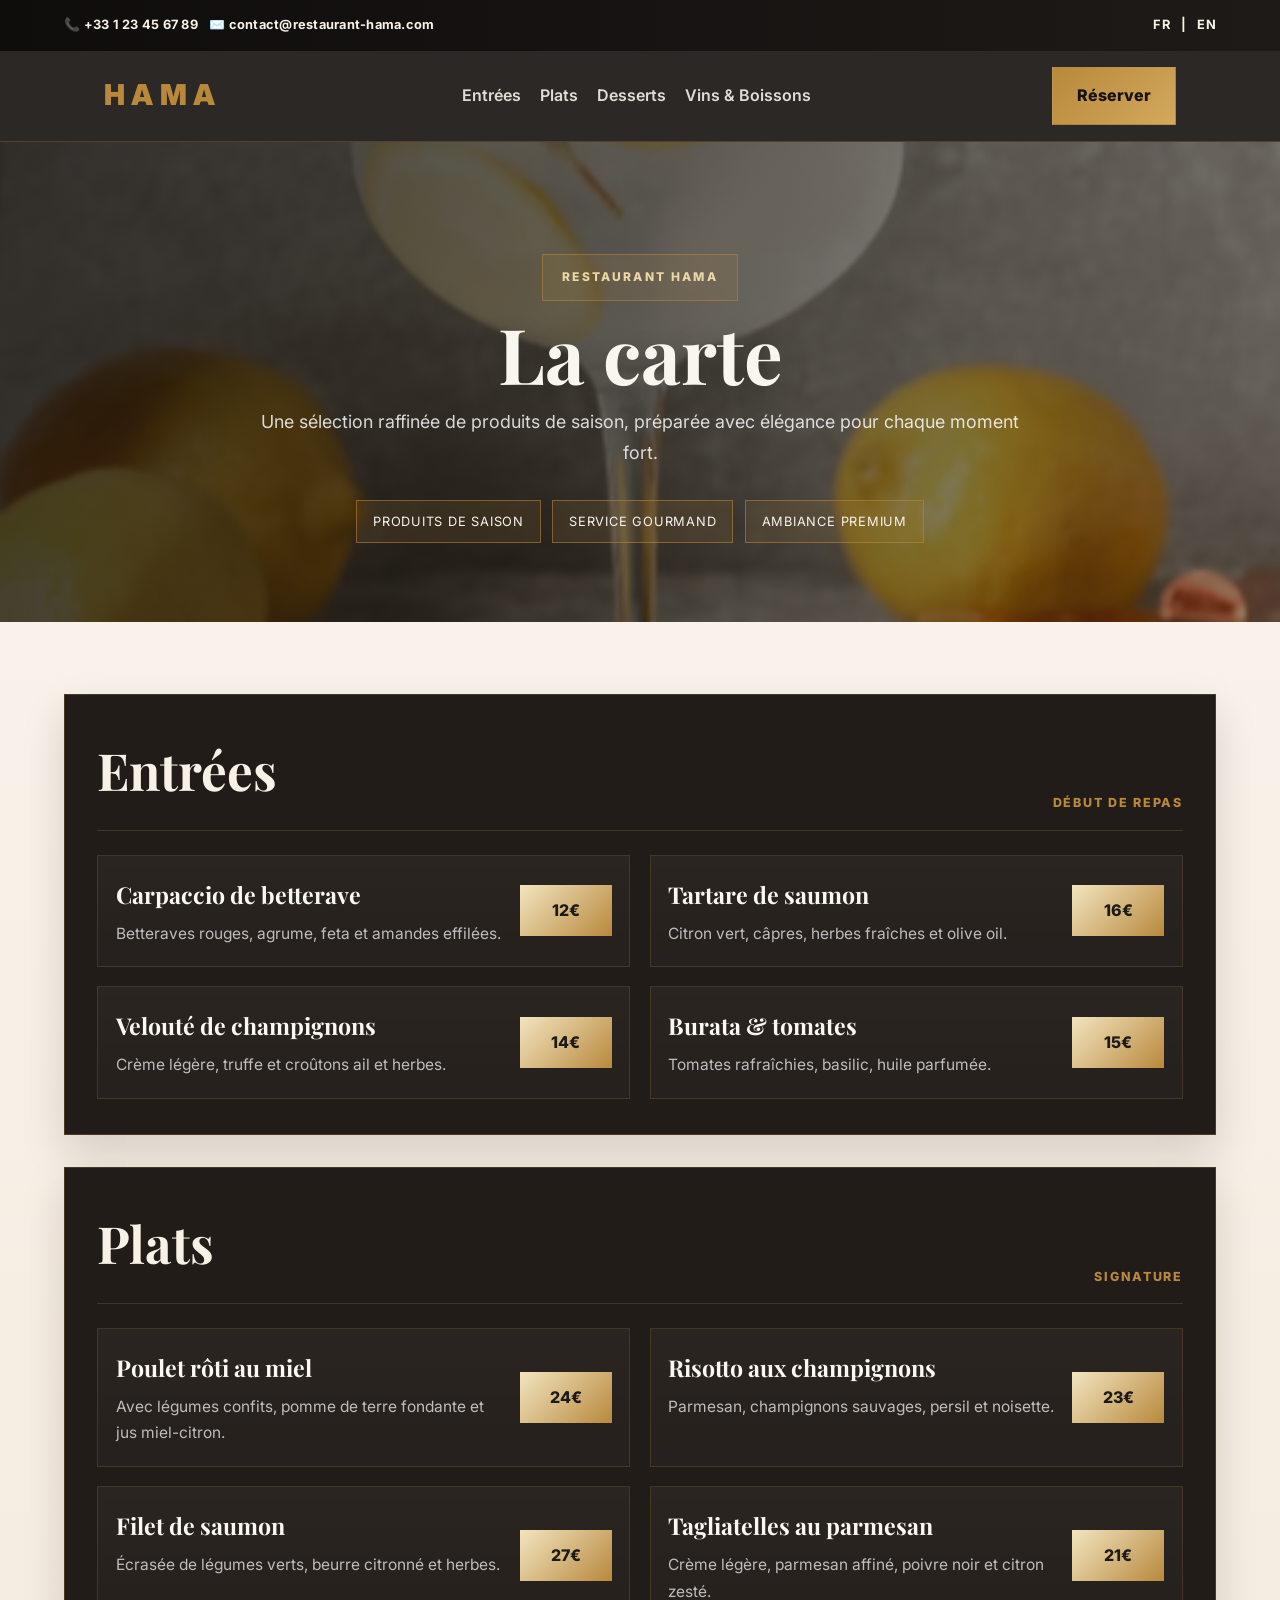
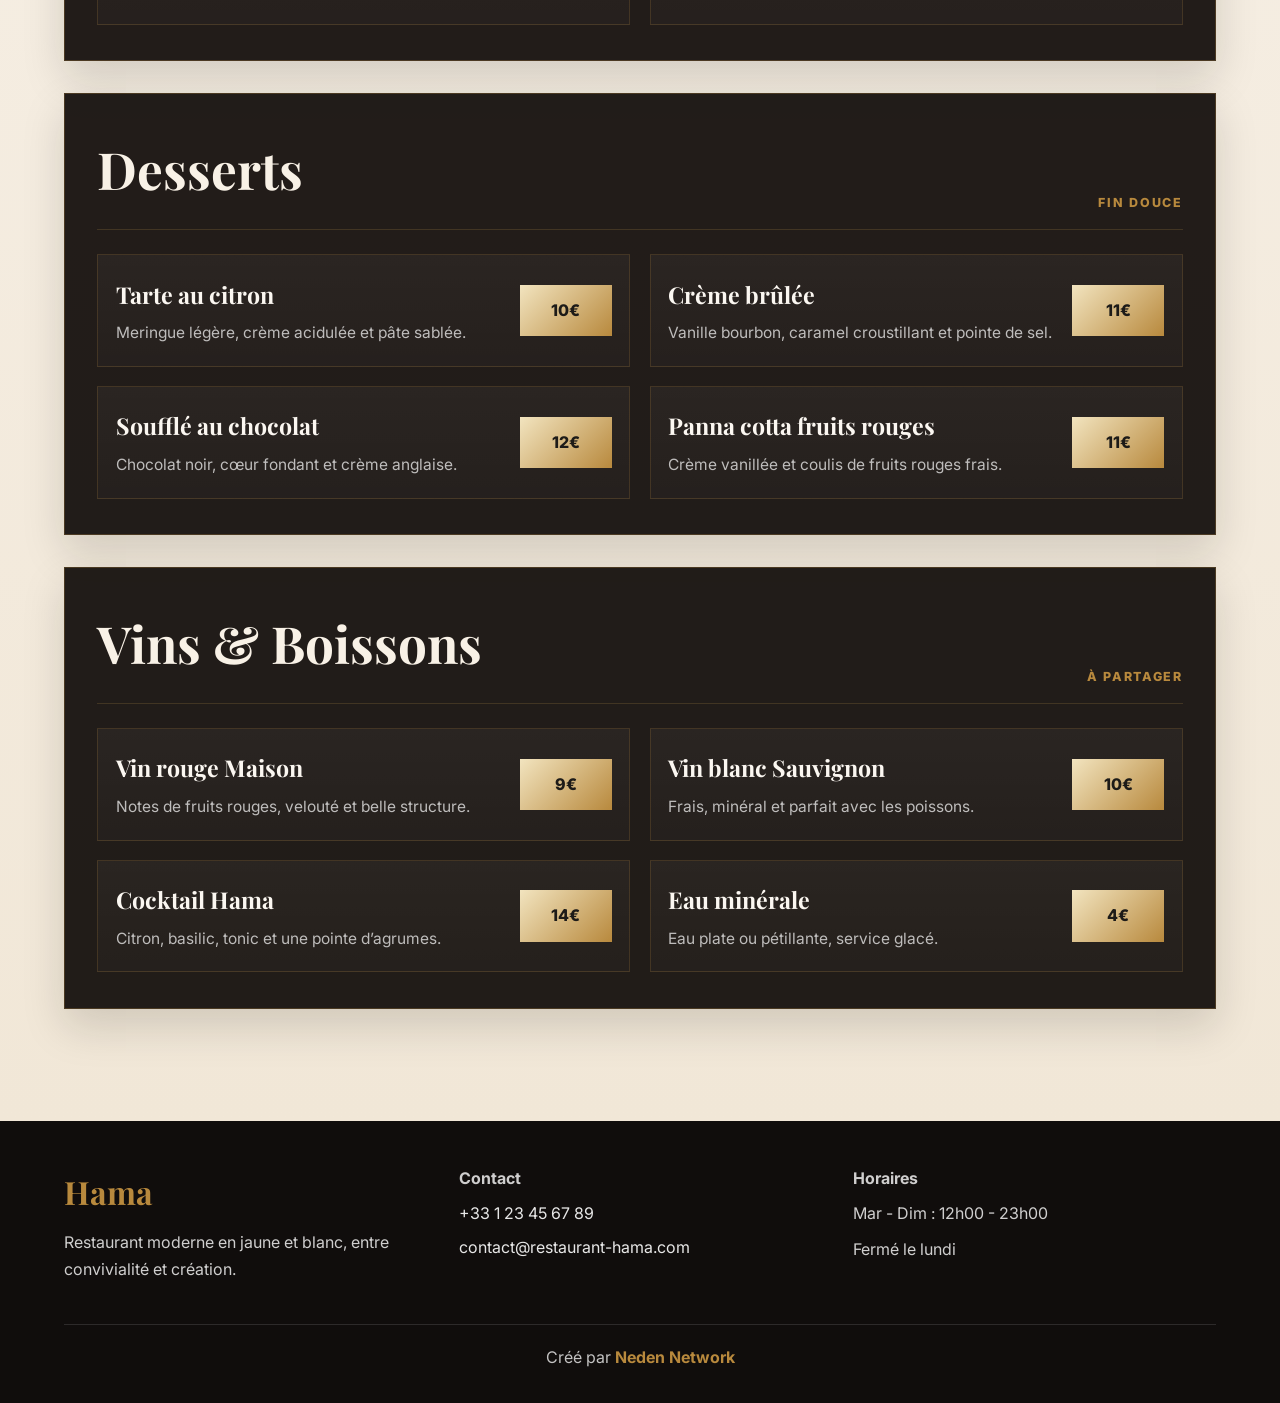
==== carte.html @ 5b0d5be7 "modif" ====
<!DOCTYPE html>
<html lang="fr">
  <head>
    <meta charset="UTF-8" />
    <meta name="viewport" content="width=device-width, initial-scale=1.0" />
    <title>La Carte | Hama</title>
    <link rel="preconnect" href="https://fonts.googleapis.com" />
    <link rel="preconnect" href="https://fonts.gstatic.com" crossorigin />
    <link href="https://fonts.googleapis.com/css2?family=Inter:wght@400;500;600;700;800&family=Playfair+Display:wght@500;600;700&display=swap" rel="stylesheet" />
    <style>
      :root {
        --jaune: #b8893d;
        --jaune-clair: #f2e4bf;
        --jaune-fonce: #7f5c28;
        --blanc: #ffffff;
        --beige: #f6f0e8;
        --noir: #161310;
        --noir-2: #1f1b16;
        --texte: #1d1b18;
        --gris: #625c57;
        --ombre: 0 18px 40px rgba(23, 20, 16, 0.15);
      }

      * {
        box-sizing: border-box;
        margin: 0;
        padding: 0;
      }

      html {
        scroll-behavior: smooth;
      }

      body {
        font-family: 'Inter', sans-serif;
        background: linear-gradient(180deg, #f9f5f1 0%, #f5efe7 100%);
        color: var(--texte);
        line-height: 1.7;
      }

      a {
        color: inherit;
        text-decoration: none;
      }

      h1, h2, h3, h4 {
        font-family: 'Playfair Display', serif;
      }

      .top-bar {
        background: linear-gradient(90deg, #0f0d0c, #1d1a17);
        color: #f9f3e7;
        padding: 0.9rem 5%;
        display: flex;
        justify-content: space-between;
        align-items: center;
        font-size: 0.8rem;
        font-weight: 700;
        letter-spacing: 0.02em;
      }

      .top-bar__info,
      .top-bar__lang {
        display: flex;
        align-items: center;
        gap: 0.7rem;
        flex-wrap: wrap;
      }

      .top-bar a {
        color: #f9f3e7;
      }

      .site-header {
        position: sticky;
        top: 0;
        z-index: 20;
        background: rgba(22, 18, 16, 0.9);
        backdrop-filter: blur(12px);
        border-bottom: 1px solid rgba(212, 168, 77, 0.2);
      }

      .nav {
        max-width: 1200px;
        margin: 0 auto;
        padding: 1rem 5%;
        display: flex;
        align-items: center;
        justify-content: space-between;
        gap: 1rem;
      }

      .brand {
        font-size: 1.8rem;
        font-weight: 900;
        letter-spacing: 0.22em;
        text-transform: uppercase;
        color: var(--jaune);
      }

      .nav-links {
        display: flex;
        align-items: center;
        gap: 1.2rem;
        list-style: none;
      }

      .nav-links a {
        font-weight: 600;
        color: #f4efe8;
        opacity: 0.9;
      }

      .btn-primary {
        display: inline-flex;
        align-items: center;
        justify-content: center;
        background: linear-gradient(135deg, var(--jaune), #d2a95d);
        color: var(--noir);
        padding: 0.9rem 1.5rem;
        border-radius: 0;
        font-weight: 800;
        box-shadow: none;
        border: 1px solid rgba(0, 0, 0, 0.08);
      }

      .hero {
        position: relative;
        padding: 7rem 5% 4rem;
        background:
          linear-gradient(105deg, rgba(18, 15, 12, 0.82), rgba(18, 15, 12, 0.45)),
          url('photo/cocktail_hama.jpg') center/cover no-repeat;
        min-height: 480px;
      }

      .hero__inner {
        position: relative;
        z-index: 1;
        max-width: 1100px;
        margin: 0 auto;
        text-align: center;
        color: #f9f5ef;
      }

      .eyebrow {
        display: inline-block;
        margin-bottom: 1rem;
        background: rgba(184, 137, 61, 0.12);
        border: 1px solid rgba(184, 137, 61, 0.5);
        color: #ebd7a7;
        padding: 0.8rem 1.2rem;
        border-radius: 0;
        font-size: 0.75rem;
        font-weight: 800;
        letter-spacing: 0.18em;
        text-transform: uppercase;
      }

      .hero h1 {
        font-size: clamp(3rem, 6vw, 6rem);
        line-height: 0.96;
        margin-bottom: 1rem;
        text-shadow: 0 10px 30px rgba(0,0,0,0.3);
      }

      .hero p {
        max-width: 760px;
        margin: 0 auto;
        color: rgba(255,255,255,0.82);
        font-size: 1.12rem;
      }

      .hero__meta {
        display: flex;
        justify-content: center;
        flex-wrap: wrap;
        gap: 0.7rem;
        margin-top: 2rem;
      }

      .hero__meta span {
        background: rgba(184, 137, 61, 0.12);
        border: 1px solid rgba(184, 137, 61, 0.55);
        color: #f7f3ee;
        padding: 0.6rem 1rem;
        border-radius: 0;
        font-size: 0.8rem;
        letter-spacing: 0.06em;
        text-transform: uppercase;
      }

      .menu-section {
        padding: 4.5rem 5% 5rem;
        background: linear-gradient(180deg, #f8f2ea 0%, #f1e7d7 100%);
      }

      .menu__inner {
        max-width: 1200px;
        margin: 0 auto;
      }

      .menu-category {
        scroll-margin-top: 110px;
        background: rgba(25, 20, 17, 0.96);
        border: 1px solid rgba(184, 137, 61, 0.28);
        border-radius: 0;
        box-shadow: var(--ombre);
        padding: 2rem 2rem 2.2rem;
        margin-bottom: 2rem;
        overflow: hidden;
      }

      .menu-category__top {
        display: flex;
        justify-content: space-between;
        align-items: end;
        gap: 1rem;
        margin-bottom: 1.5rem;
        padding-bottom: 1rem;
        border-bottom: 1px solid rgba(212, 168, 77, 0.18);
      }

      .menu-category__top h2 {
        font-size: clamp(2.2rem, 4vw, 3.3rem);
        color: #f8f1e6;
      }

      .menu-category__top span {
        color: var(--jaune);
        font-weight: 800;
        letter-spacing: 0.14em;
        text-transform: uppercase;
        font-size: 0.78rem;
      }

      .menu-list {
        display: grid;
        grid-template-columns: repeat(2, minmax(0, 1fr));
        gap: 1.2rem;
      }

      .dish {
        display: grid;
        grid-template-columns: 1fr auto;
        gap: 1rem;
        background: linear-gradient(180deg, rgba(255,255,255,0.04), rgba(255,255,255,0.02));
        border: 1px solid rgba(184, 137, 61, 0.2);
        border-radius: 0;
        padding: 1.2rem 1.1rem;
        transition: transform 0.25s ease, box-shadow 0.25s ease, border-color 0.25s ease;
      }

      .dish:hover {
        transform: translateY(-4px);
        box-shadow: 0 16px 32px rgba(0,0,0,0.16);
        border-color: rgba(212, 168, 77, 0.45);
      }

      .dish__info h3 {
        font-size: 1.45rem;
        margin-bottom: 0.4rem;
        color: #fbf7f1;
      }

      .dish__info p {
        color: rgba(255,255,255,0.7);
        font-size: 0.97rem;
      }

      .dish__price {
        display: flex;
        align-items: center;
        justify-content: center;
        min-width: 92px;
        background: linear-gradient(135deg, var(--jaune-clair), var(--jaune));
        color: var(--texte);
        border-radius: 0;
        font-weight: 800;
        font-size: 1rem;
        padding: 0.75rem 1rem;
        align-self: center;
        box-shadow: none;
      }

      .footer-section {
        background: #100d0c;
        color: rgba(255,255,255,0.88);
        padding: 2.8rem 5% 2rem;
      }

      .footer-grid {
        max-width: 1200px;
        margin: 0 auto;
        display: grid;
        grid-template-columns: repeat(3, minmax(0, 1fr));
        gap: 2rem;
      }

      .footer-brand h3 {
        font-size: 2rem;
        margin-bottom: 0.6rem;
        color: var(--jaune);
      }

      .footer-links,
      .footer-info,
      .footer-brand {
        color: rgba(255,255,255,0.8);
      }

      .footer-links p,
      .footer-info p,
      .footer-brand p {
        margin-bottom: 0.5rem;
      }

      .footer-links a {
        display: block;
        margin-bottom: 0.4rem;
        color: rgba(255,255,255,0.9);
      }

      .footer-credit {
        max-width: 1200px;
        margin: 2rem auto 0;
        padding-top: 1.2rem;
        border-top: 1px solid rgba(255,255,255,0.12);
        text-align: center;
        color: rgba(255,255,255,0.75);
      }

      .footer-credit a {
        color: var(--jaune);
        font-weight: 700;
      }

      @media (max-width: 768px) {
        .top-bar {
          flex-direction: column;
          gap: 0.5rem;
          padding: 0.8rem 4%;
          text-align: center;
        }

        .nav {
          flex-wrap: wrap;
          justify-content: center;
        }

        .nav-links {
          flex-wrap: wrap;
          justify-content: center;
        }

        .hero {
          padding-top: 5rem;
          min-height: 420px;
        }

        .menu-category {
          padding: 1.5rem 1rem;
        }

        .menu-category__top {
          flex-direction: column;
          align-items: flex-start;
        }

        .menu-list {
          grid-template-columns: 1fr;
        }

        .dish {
          grid-template-columns: 1fr;
        }

        .dish__price {
          justify-self: start;
        }

        .footer-grid {
          grid-template-columns: 1fr;
        }
      }

      .footer-links,
      .footer-info,
      .footer-brand {
        color: rgba(255,255,255,0.8);
      }

      .footer-links p,
      .footer-info p,
      .footer-brand p {
        margin-bottom: 0.5rem;
      }

      .footer-links a {
        display: block;
        margin-bottom: 0.4rem;
        color: rgba(255,255,255,0.9);
      }

      .footer-credit {
        max-width: 1200px;
        margin: 2rem auto 0;
        padding-top: 1.2rem;
        border-top: 1px solid rgba(255,255,255,0.12);
        text-align: center;
        color: rgba(255,255,255,0.75);
      }

      .footer-credit a {
        color: var(--jaune);
        font-weight: 700;
      }

      @media (max-width: 768px) {
        .top-bar {
          flex-direction: column;
          gap: 0.5rem;
          padding: 0.8rem 4%;
          text-align: center;
        }

        .nav {
          flex-wrap: wrap;
          justify-content: center;
        }

        .nav-links {
          flex-wrap: wrap;
          justify-content: center;
        }

        .hero {
          padding-top: 3.5rem;
        }

        .menu-category {
          padding: 1.5rem 1rem;
        }

        .menu-category__top {
          flex-direction: column;
          align-items: flex-start;
        }

        .menu-list {
          grid-template-columns: 1fr;
        }

        .dish {
          grid-template-columns: 1fr;
        }

        .dish__price {
          justify-self: start;
        }

        .footer-grid {
          grid-template-columns: 1fr;
        }
      }
    </style>
  </head>
  <body>
    <div class="top-bar">
      <div class="top-bar__info">
        <span>📞 +33 1 23 45 67 89</span>
        <span>✉️ contact@restaurant-hama.com</span>
      </div>
      <div class="top-bar__lang">
        <a href="index.html">FR</a>
        <span>|</span>
        <a href="en.html">EN</a>
      </div>
    </div>

    <header class="site-header">
      <nav class="nav" aria-label="Navigation principale">
        <div class="brand">Hama</div>
        <ul class="nav-links">
          <li><a href="#entrees">Entrées</a></li>
          <li><a href="#plats">Plats</a></li>
          <li><a href="#desserts">Desserts</a></li>
          <li><a href="#vins">Vins &amp; Boissons</a></li>
        </ul>
        <a href="index.html#reservation" class="btn-primary">Réserver</a>
      </nav>
    </header>

    <main>
      <section class="hero">
        <div class="hero__inner">
          <span class="eyebrow">Restaurant Hama</span>
          <h1>La carte</h1>
          <p>
            Une sélection raffinée de produits de saison, préparée avec élégance pour chaque moment fort.
          </p>
          <div class="hero__meta">
            <span>Produits de saison</span>
            <span>Service gourmand</span>
            <span>Ambiance premium</span>
          </div>
        </div>
      </section>

      <section class="menu-section">
        <div class="menu__inner">
          <article class="menu-category" id="entrees">
            <div class="menu-category__top">
              <h2>Entrées</h2>
              <span>Début de repas</span>
            </div>
            <div class="menu-list">
              <div class="dish">
                <div class="dish__info">
                  <h3>Carpaccio de betterave</h3>
                  <p>Betteraves rouges, agrume, feta et amandes effilées.</p>
                </div>
                <div class="dish__price">12€</div>
              </div>

              <div class="dish">
                <div class="dish__info">
                  <h3>Tartare de saumon</h3>
                  <p>Citron vert, câpres, herbes fraîches et olive oil.</p>
                </div>
                <div class="dish__price">16€</div>
              </div>

              <div class="dish">
                <div class="dish__info">
                  <h3>Velouté de champignons</h3>
                  <p>Crème légère, truffe et croûtons ail et herbes.</p>
                </div>
                <div class="dish__price">14€</div>
              </div>

              <div class="dish">
                <div class="dish__info">
                  <h3>Burata & tomates</h3>
                  <p>Tomates rafraîchies, basilic, huile parfumée.</p>
                </div>
                <div class="dish__price">15€</div>
              </div>
            </div>
          </article>

          <article class="menu-category" id="plats">
            <div class="menu-category__top">
              <h2>Plats</h2>
              <span>Signature</span>
            </div>
            <div class="menu-list">
              <div class="dish">
                <div class="dish__info">
                  <h3>Poulet rôti au miel</h3>
                  <p>Avec légumes confits, pomme de terre fondante et jus miel-citron.</p>
                </div>
                <div class="dish__price">24€</div>
              </div>

              <div class="dish">
                <div class="dish__info">
                  <h3>Risotto aux champignons</h3>
                  <p>Parmesan, champignons sauvages, persil et noisette.</p>
                </div>
                <div class="dish__price">23€</div>
              </div>

              <div class="dish">
                <div class="dish__info">
                  <h3>Filet de saumon</h3>
                  <p>Écrasée de légumes verts, beurre citronné et herbes.</p>
                </div>
                <div class="dish__price">27€</div>
              </div>

              <div class="dish">
                <div class="dish__info">
                  <h3>Tagliatelles au parmesan</h3>
                  <p>Crème légère, parmesan affiné, poivre noir et citron zesté.</p>
                </div>
                <div class="dish__price">21€</div>
              </div>
            </div>
          </article>

          <article class="menu-category" id="desserts">
            <div class="menu-category__top">
              <h2>Desserts</h2>
              <span>Fin douce</span>
            </div>
            <div class="menu-list">
              <div class="dish">
                <div class="dish__info">
                  <h3>Tarte au citron</h3>
                  <p>Meringue légère, crème acidulée et pâte sablée.</p>
                </div>
                <div class="dish__price">10€</div>
              </div>

              <div class="dish">
                <div class="dish__info">
                  <h3>Crème brûlée</h3>
                  <p>Vanille bourbon, caramel croustillant et pointe de sel.</p>
                </div>
                <div class="dish__price">11€</div>
              </div>

              <div class="dish">
                <div class="dish__info">
                  <h3>Soufflé au chocolat</h3>
                  <p>Chocolat noir, cœur fondant et crème anglaise.</p>
                </div>
                <div class="dish__price">12€</div>
              </div>

              <div class="dish">
                <div class="dish__info">
                  <h3>Panna cotta fruits rouges</h3>
                  <p>Crème vanillée et coulis de fruits rouges frais.</p>
                </div>
                <div class="dish__price">11€</div>
              </div>
            </div>
          </article>

          <article class="menu-category" id="vins">
            <div class="menu-category__top">
              <h2>Vins &amp; Boissons</h2>
              <span>À partager</span>
            </div>
            <div class="menu-list">
              <div class="dish">
                <div class="dish__info">
                  <h3>Vin rouge Maison</h3>
                  <p>Notes de fruits rouges, velouté et belle structure.</p>
                </div>
                <div class="dish__price">9€</div>
              </div>

              <div class="dish">
                <div class="dish__info">
                  <h3>Vin blanc Sauvignon</h3>
                  <p>Frais, minéral et parfait avec les poissons.</p>
                </div>
                <div class="dish__price">10€</div>
              </div>

              <div class="dish">
                <div class="dish__info">
                  <h3>Cocktail Hama</h3>
                  <p>Citron, basilic, tonic et une pointe d’agrumes.</p>
                </div>
                <div class="dish__price">14€</div>
              </div>

              <div class="dish">
                <div class="dish__info">
                  <h3>Eau minérale</h3>
                  <p>Eau plate ou pétillante, service glacé.</p>
                </div>
                <div class="dish__price">4€</div>
              </div>
            </div>
          </article>
        </div>
      </section>
    </main>

      <footer class="footer-section">
        <div class="footer-grid">
            <div class="footer-brand">
                <h3>Hama</h3>
                <p>Restaurant moderne en jaune et blanc, entre convivialité et création.</p>
            </div>
            <div class="footer-links">
                <p><strong>Contact</strong></p>
                <a href="tel:+33123456789">+33 1 23 45 67 89</a>
                <a href="mailto:contact@restaurant-hama.com">contact@restaurant-hama.com</a>
            </div>
            <div class="footer-info">
                <p><strong>Horaires</strong></p>
                <p>Mar - Dim : 12h00 - 23h00</p>
                <p>Fermé le lundi</p>
            </div>
        </div>
        <div class="footer-credit">Créé par <a href="#">Neden Network</a></div>
    </footer>
  </body>
</html>
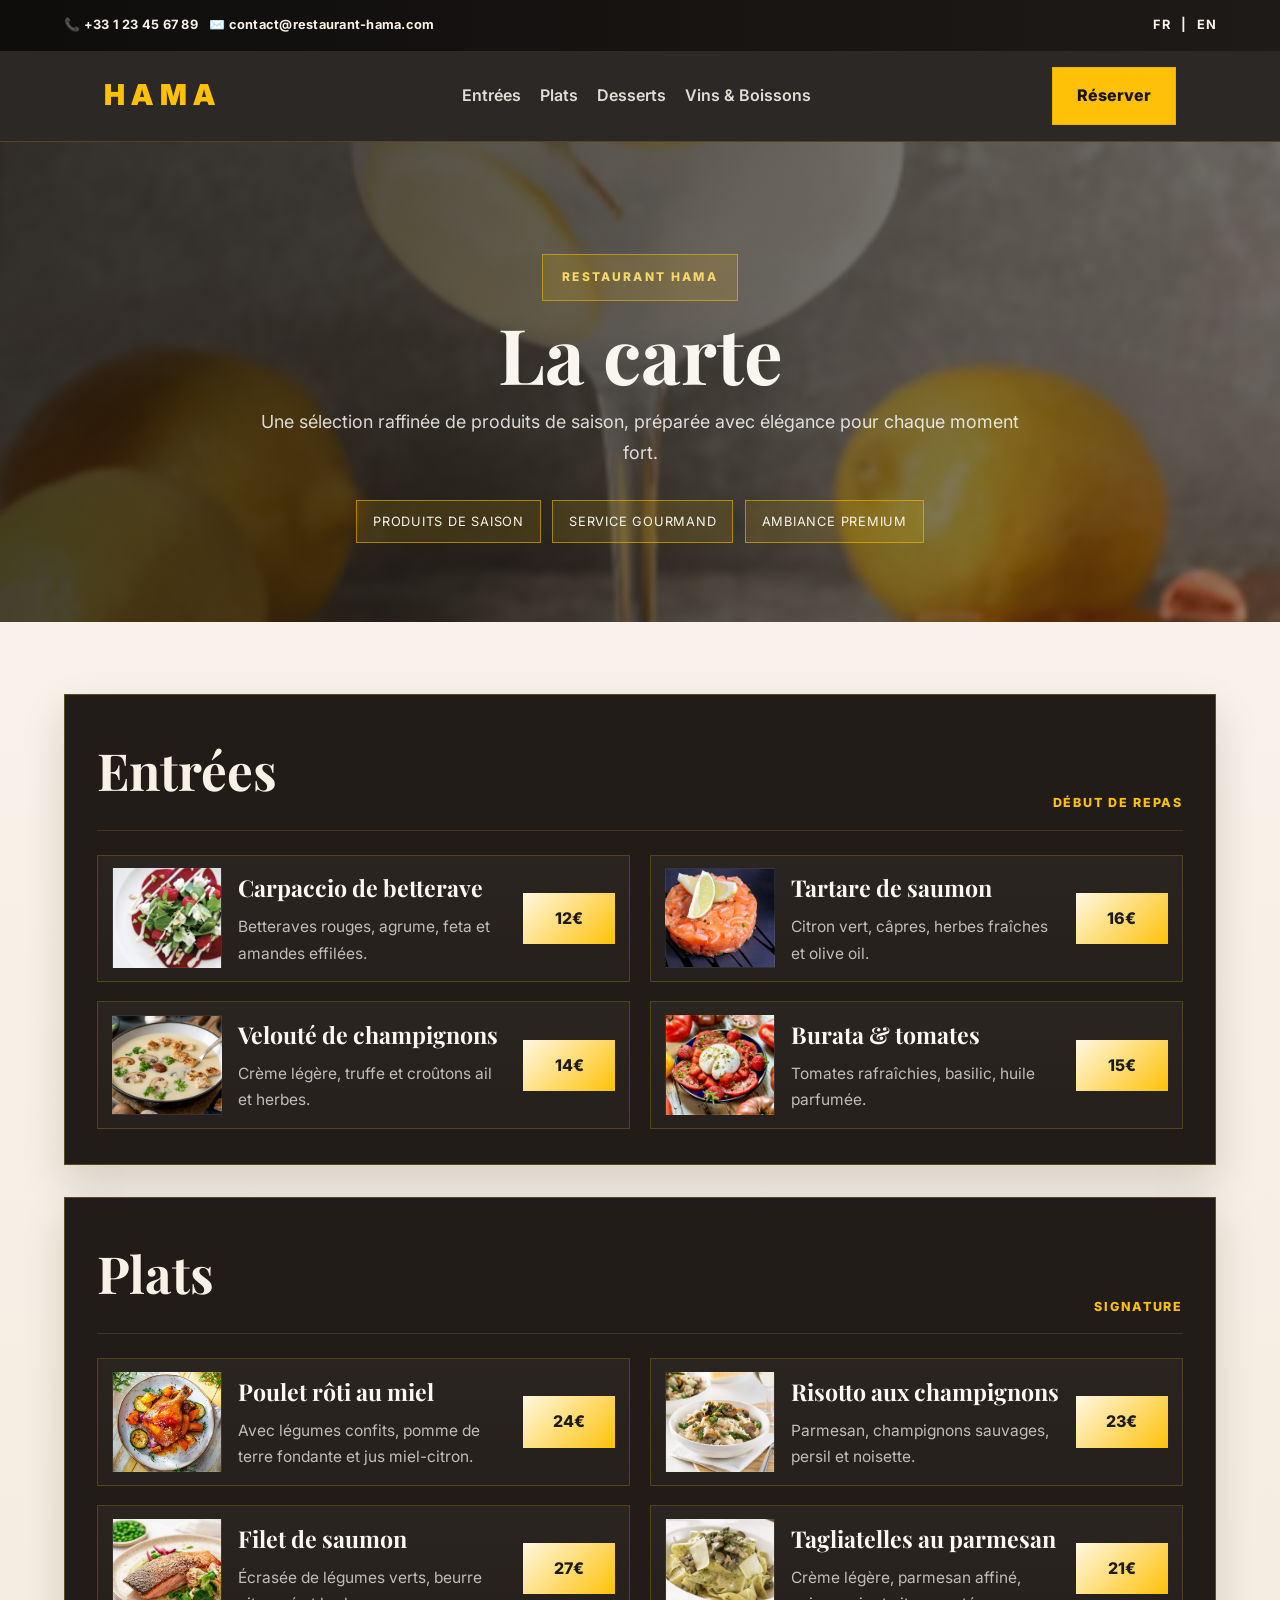
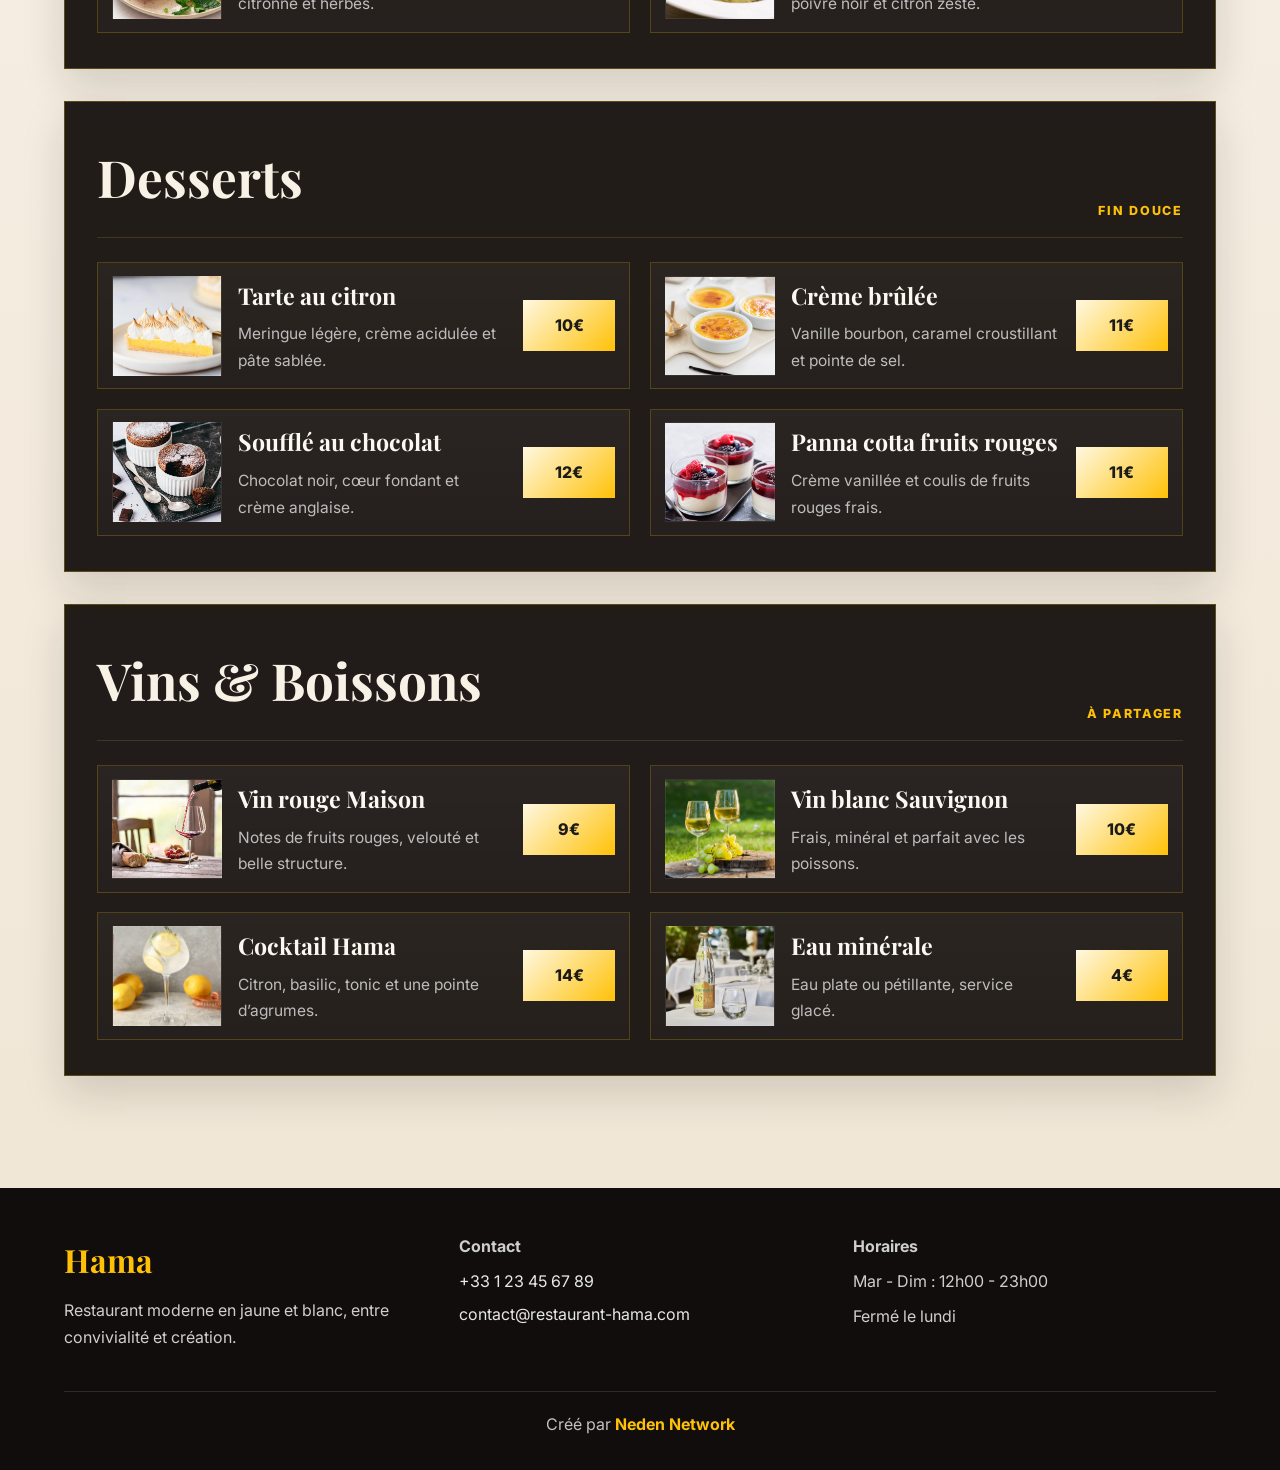
==== commit c9614e78: "modif" ====
--- a/carte.html
+++ b/carte.html
@@ -9,9 +9,9 @@
     <link href="https://fonts.googleapis.com/css2?family=Inter:wght@400;500;600;700;800&family=Playfair+Display:wght@500;600;700&display=swap" rel="stylesheet" />
     <style>
       :root {
-        --jaune: #b8893d;
-        --jaune-clair: #f2e4bf;
-        --jaune-fonce: #7f5c28;
+        --jaune: #ffc107;
+        --jaune-clair: #fff8e1;
+        --jaune-fonce: #d9a506;
         --blanc: #ffffff;
         --beige: #f6f0e8;
         --noir: #161310;
@@ -115,7 +115,7 @@
         display: inline-flex;
         align-items: center;
         justify-content: center;
-        background: linear-gradient(135deg, var(--jaune), #d2a95d);
+        background: var(--jaune);
         color: var(--noir);
         padding: 0.9rem 1.5rem;
         border-radius: 0;
@@ -145,9 +145,9 @@
       .eyebrow {
         display: inline-block;
         margin-bottom: 1rem;
-        background: rgba(184, 137, 61, 0.12);
-        border: 1px solid rgba(184, 137, 61, 0.5);
-        color: #ebd7a7;
+        background: rgba(255, 193, 7, 0.14);
+        border: 1px solid rgba(255, 193, 7, 0.5);
+        color: #f5d768;
         padding: 0.8rem 1.2rem;
         border-radius: 0;
         font-size: 0.75rem;
@@ -179,8 +179,8 @@
       }
 
       .hero__meta span {
-        background: rgba(184, 137, 61, 0.12);
-        border: 1px solid rgba(184, 137, 61, 0.55);
+        background: rgba(255, 193, 7, 0.12);
+        border: 1px solid rgba(255, 193, 7, 0.55);
         color: #f7f3ee;
         padding: 0.6rem 1rem;
         border-radius: 0;
@@ -202,7 +202,7 @@
       .menu-category {
         scroll-margin-top: 110px;
         background: rgba(25, 20, 17, 0.96);
-        border: 1px solid rgba(184, 137, 61, 0.28);
+        border: 1px solid rgba(255, 193, 7, 0.28);
         border-radius: 0;
         box-shadow: var(--ombre);
         padding: 2rem 2rem 2.2rem;
@@ -241,19 +241,28 @@
 
       .dish {
         display: grid;
-        grid-template-columns: 1fr auto;
+        grid-template-columns: 110px 1fr auto;
         gap: 1rem;
         background: linear-gradient(180deg, rgba(255,255,255,0.04), rgba(255,255,255,0.02));
-        border: 1px solid rgba(184, 137, 61, 0.2);
+        border: 1px solid rgba(255, 193, 7, 0.2);
         border-radius: 0;
-        padding: 1.2rem 1.1rem;
+        padding: 0.8rem 0.9rem;
         transition: transform 0.25s ease, box-shadow 0.25s ease, border-color 0.25s ease;
       }
 
       .dish:hover {
         transform: translateY(-4px);
         box-shadow: 0 16px 32px rgba(0,0,0,0.16);
-        border-color: rgba(212, 168, 77, 0.45);
+        border-color: rgba(255, 193, 7, 0.45);
+      }
+
+      .dish__image {
+        width: 100%;
+        min-height: 100px;
+        border: 1px solid rgba(255,255,255,0.08);
+        background-size: cover;
+        background-position: center;
+        background-repeat: no-repeat;
       }
 
       .dish__info h3 {
@@ -515,6 +524,7 @@
             </div>
             <div class="menu-list">
               <div class="dish">
+                <div class="dish__image" style="background-image: url('photo/carpaccio_bettrave.jpg');"></div>
                 <div class="dish__info">
                   <h3>Carpaccio de betterave</h3>
                   <p>Betteraves rouges, agrume, feta et amandes effilées.</p>
@@ -523,6 +533,7 @@
               </div>
 
               <div class="dish">
+                <div class="dish__image" style="background-image: url('photo/Tartare-de-saumon.jpg');"></div>
                 <div class="dish__info">
                   <h3>Tartare de saumon</h3>
                   <p>Citron vert, câpres, herbes fraîches et olive oil.</p>
@@ -531,6 +542,7 @@
               </div>
 
               <div class="dish">
+                <div class="dish__image" style="background-image: url('photo/veloute_champignon.jpg');"></div>
                 <div class="dish__info">
                   <h3>Velouté de champignons</h3>
                   <p>Crème légère, truffe et croûtons ail et herbes.</p>
@@ -539,8 +551,9 @@
               </div>
 
               <div class="dish">
-                <div class="dish__info">
-                  <h3>Burata & tomates</h3>
+                <div class="dish__image" style="background-image: url('photo/burrata_et_tomates.jpeg');"></div>
+                <div class="dish__info">
+                  <h3>Burata &amp; tomates</h3>
                   <p>Tomates rafraîchies, basilic, huile parfumée.</p>
                 </div>
                 <div class="dish__price">15€</div>
@@ -555,6 +568,7 @@
             </div>
             <div class="menu-list">
               <div class="dish">
+                <div class="dish__image" style="background-image: url('photo/poulet_roti_au _miel.jpg');"></div>
                 <div class="dish__info">
                   <h3>Poulet rôti au miel</h3>
                   <p>Avec légumes confits, pomme de terre fondante et jus miel-citron.</p>
@@ -563,6 +577,7 @@
               </div>
 
               <div class="dish">
+                <div class="dish__image" style="background-image: url('photo/risotto.jpeg');"></div>
                 <div class="dish__info">
                   <h3>Risotto aux champignons</h3>
                   <p>Parmesan, champignons sauvages, persil et noisette.</p>
@@ -571,6 +586,7 @@
               </div>
 
               <div class="dish">
+                <div class="dish__image" style="background-image: url('photo/filet_de_saumon.jpg');"></div>
                 <div class="dish__info">
                   <h3>Filet de saumon</h3>
                   <p>Écrasée de légumes verts, beurre citronné et herbes.</p>
@@ -579,6 +595,7 @@
               </div>
 
               <div class="dish">
+                <div class="dish__image" style="background-image: url('photo/tagliatelles.jpg');"></div>
                 <div class="dish__info">
                   <h3>Tagliatelles au parmesan</h3>
                   <p>Crème légère, parmesan affiné, poivre noir et citron zesté.</p>
@@ -595,6 +612,7 @@
             </div>
             <div class="menu-list">
               <div class="dish">
+                <div class="dish__image" style="background-image: url('photo/tarte_au_citron.jpg');"></div>
                 <div class="dish__info">
                   <h3>Tarte au citron</h3>
                   <p>Meringue légère, crème acidulée et pâte sablée.</p>
@@ -603,6 +621,7 @@
               </div>
 
               <div class="dish">
+                <div class="dish__image" style="background-image: url('photo/creme_brulee.jpg');"></div>
                 <div class="dish__info">
                   <h3>Crème brûlée</h3>
                   <p>Vanille bourbon, caramel croustillant et pointe de sel.</p>
@@ -611,6 +630,7 @@
               </div>
 
               <div class="dish">
+                <div class="dish__image" style="background-image: url('photo/souffle.jpg');"></div>
                 <div class="dish__info">
                   <h3>Soufflé au chocolat</h3>
                   <p>Chocolat noir, cœur fondant et crème anglaise.</p>
@@ -619,6 +639,7 @@
               </div>
 
               <div class="dish">
+                <div class="dish__image" style="background-image: url('photo/panna_cotta.jpg');"></div>
                 <div class="dish__info">
                   <h3>Panna cotta fruits rouges</h3>
                   <p>Crème vanillée et coulis de fruits rouges frais.</p>
@@ -635,6 +656,7 @@
             </div>
             <div class="menu-list">
               <div class="dish">
+                <div class="dish__image" style="background-image: url('photo/vin_maison.jpeg');"></div>
                 <div class="dish__info">
                   <h3>Vin rouge Maison</h3>
                   <p>Notes de fruits rouges, velouté et belle structure.</p>
@@ -643,6 +665,7 @@
               </div>
 
               <div class="dish">
+                <div class="dish__image" style="background-image: url('photo/vin_blanc.jpg');"></div>
                 <div class="dish__info">
                   <h3>Vin blanc Sauvignon</h3>
                   <p>Frais, minéral et parfait avec les poissons.</p>
@@ -651,6 +674,7 @@
               </div>
 
               <div class="dish">
+                <div class="dish__image" style="background-image: url('photo/cocktail_hama.jpg');"></div>
                 <div class="dish__info">
                   <h3>Cocktail Hama</h3>
                   <p>Citron, basilic, tonic et une pointe d’agrumes.</p>
@@ -659,6 +683,7 @@
               </div>
 
               <div class="dish">
+                <div class="dish__image" style="background-image: url('photo/eau.jpg');"></div>
                 <div class="dish__info">
                   <h3>Eau minérale</h3>
                   <p>Eau plate ou pétillante, service glacé.</p>
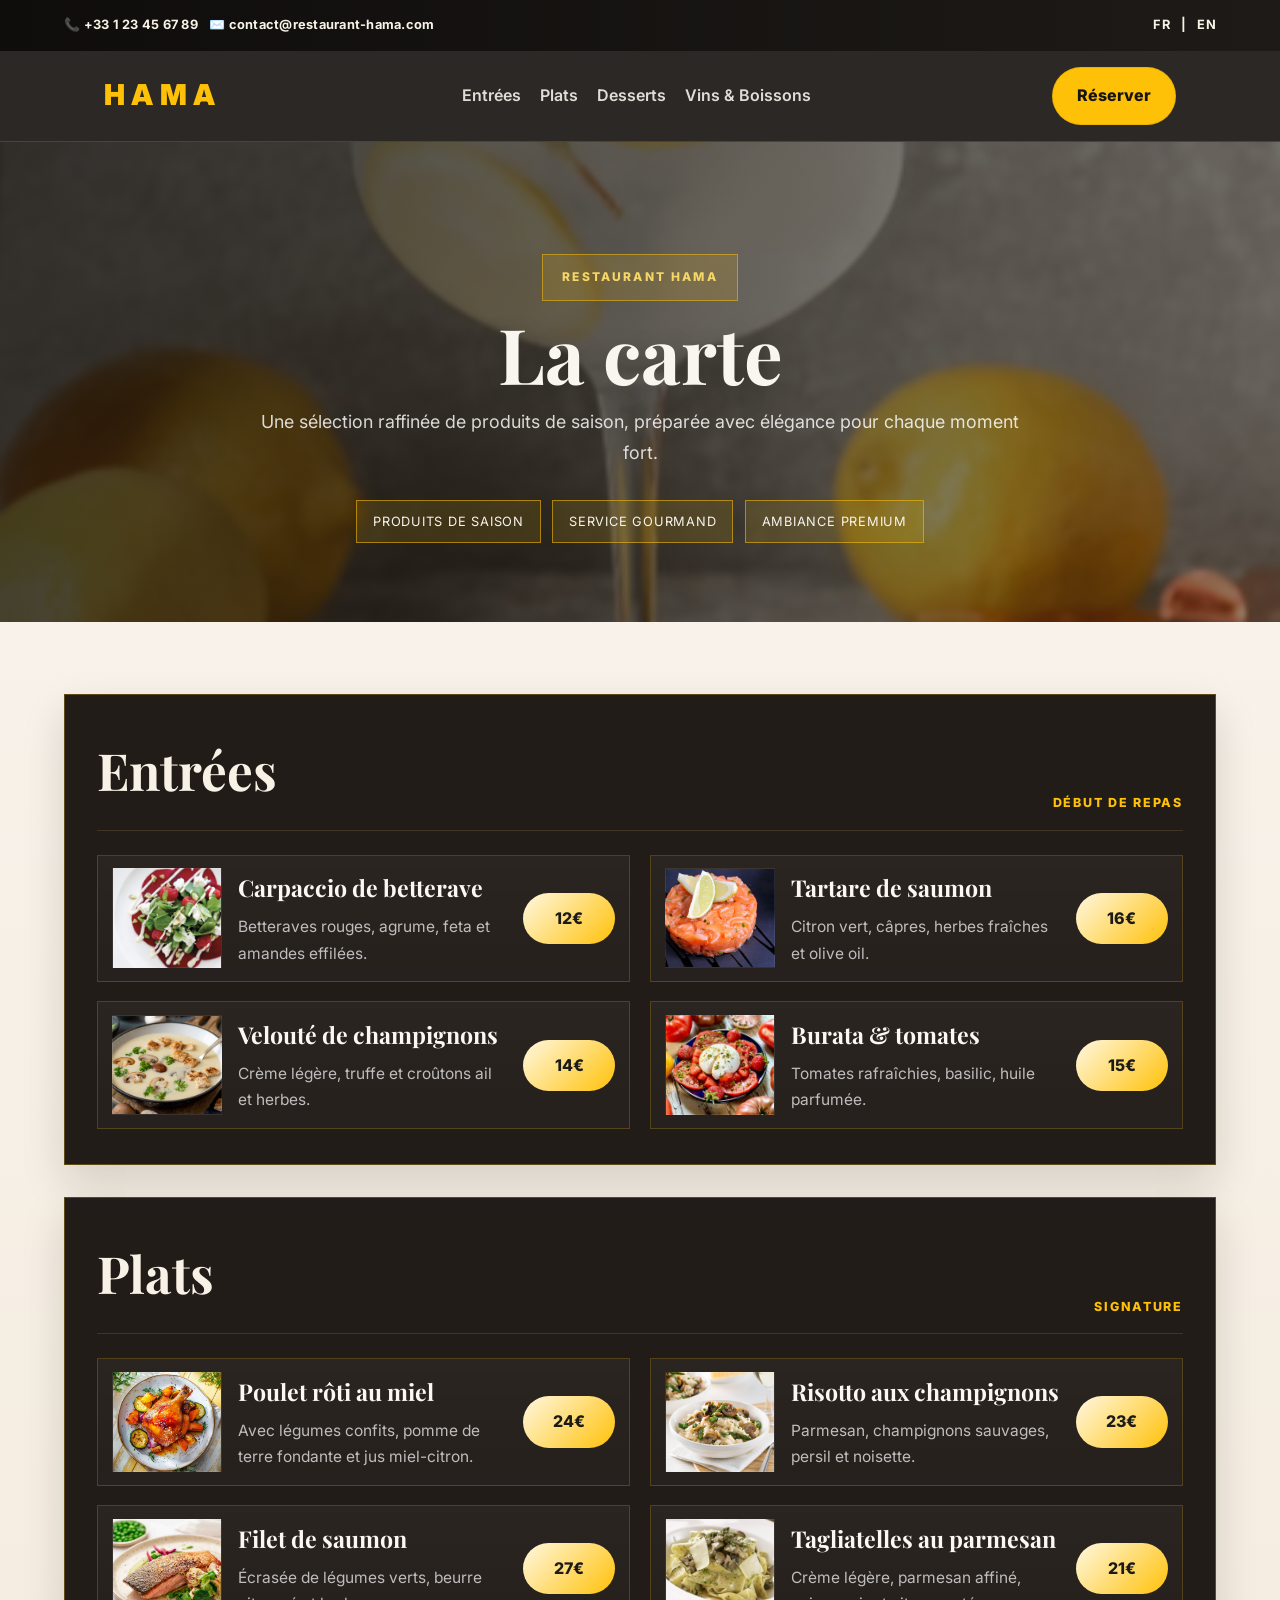
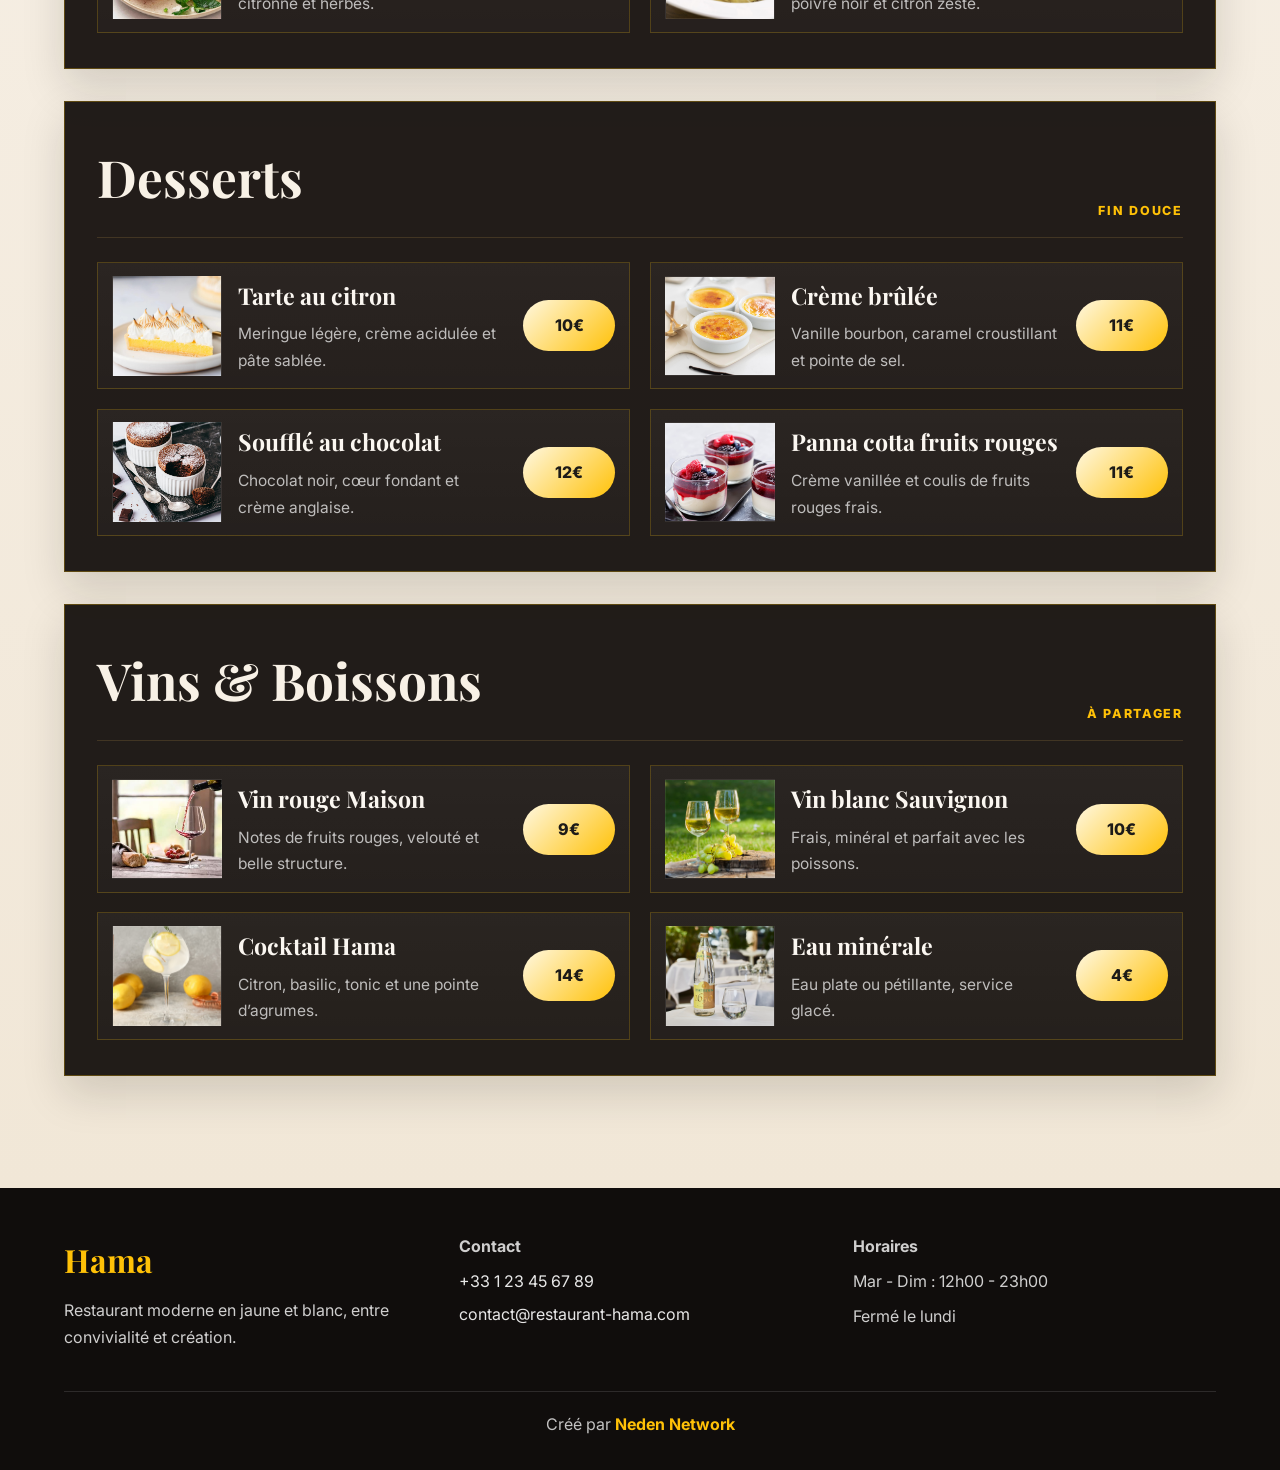
==== commit 0fa62535: "modif" ====
--- a/carte.html
+++ b/carte.html
@@ -118,7 +118,7 @@
         background: var(--jaune);
         color: var(--noir);
         padding: 0.9rem 1.5rem;
-        border-radius: 0;
+        border-radius: 999px;
         font-weight: 800;
         box-shadow: none;
         border: 1px solid rgba(0, 0, 0, 0.08);
@@ -283,7 +283,7 @@
         min-width: 92px;
         background: linear-gradient(135deg, var(--jaune-clair), var(--jaune));
         color: var(--texte);
-        border-radius: 0;
+        border-radius: 999px;
         font-weight: 800;
         font-size: 1rem;
         padding: 0.75rem 1rem;
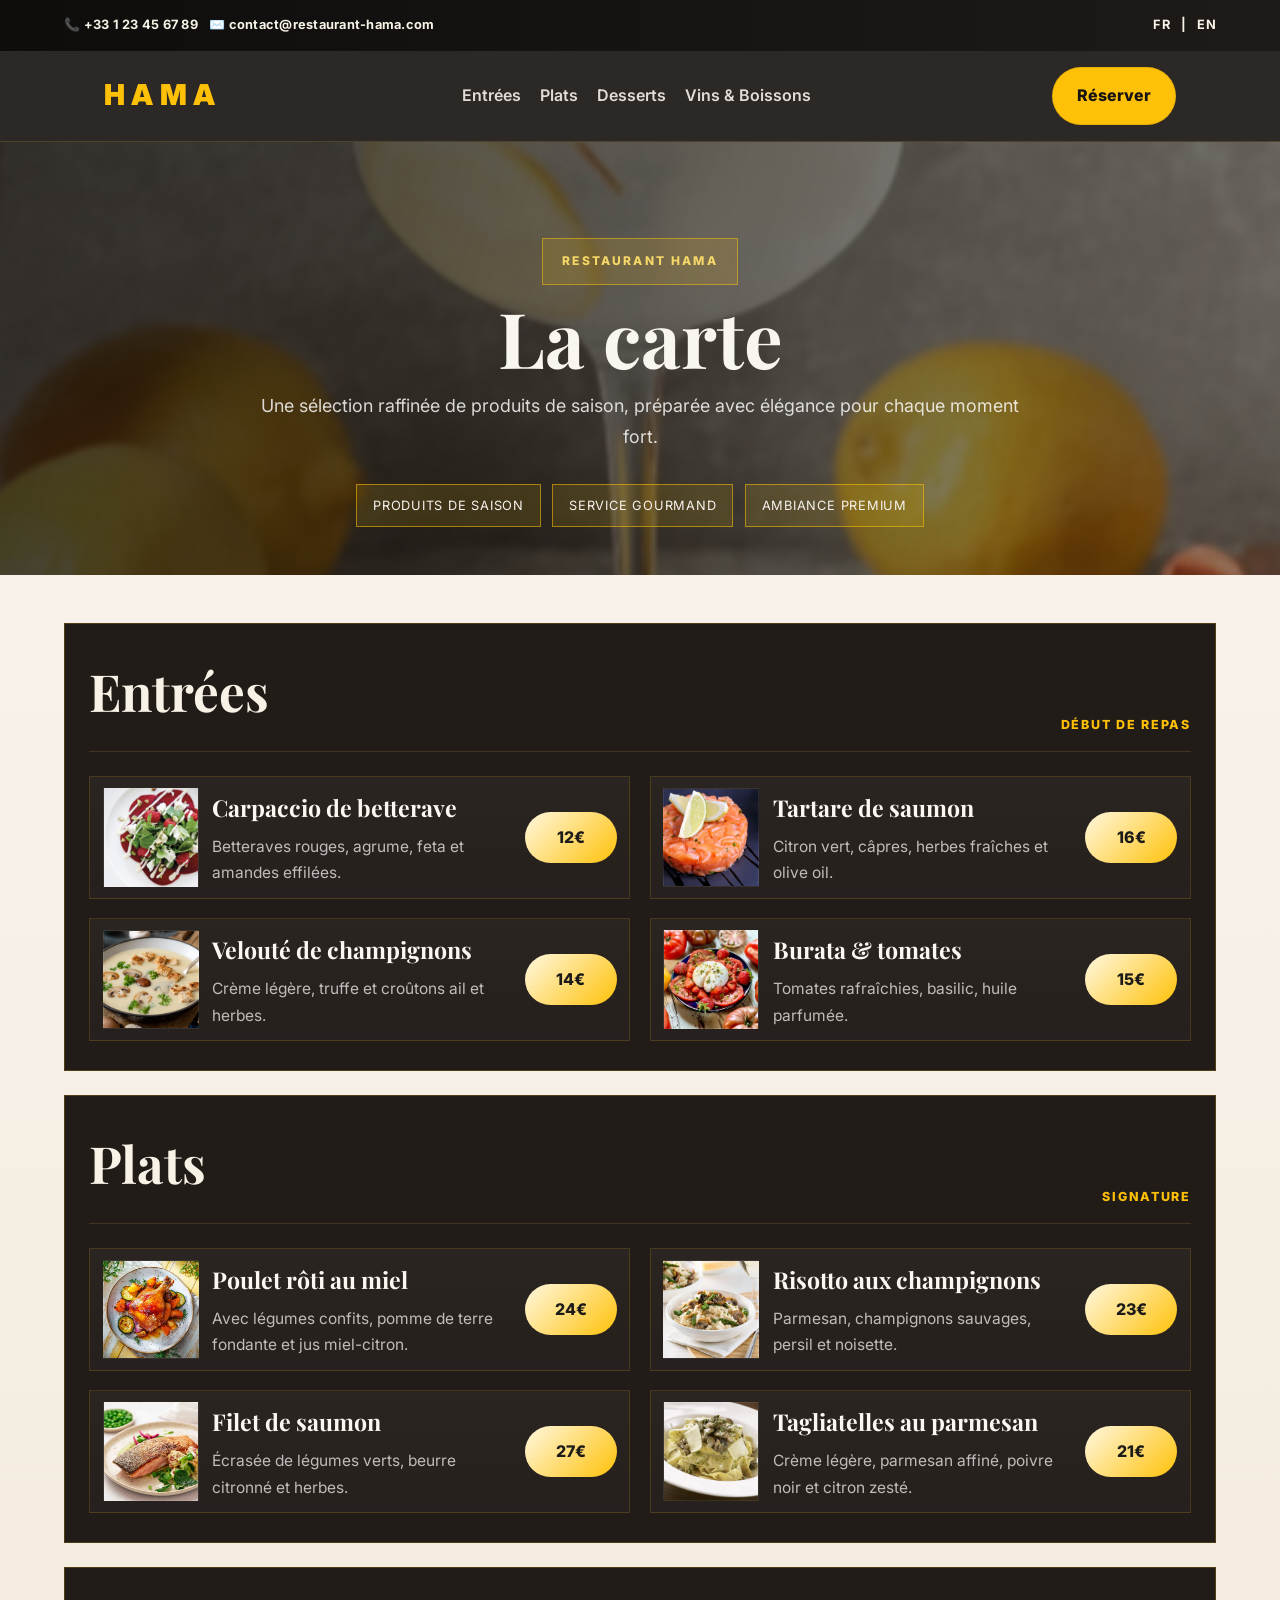
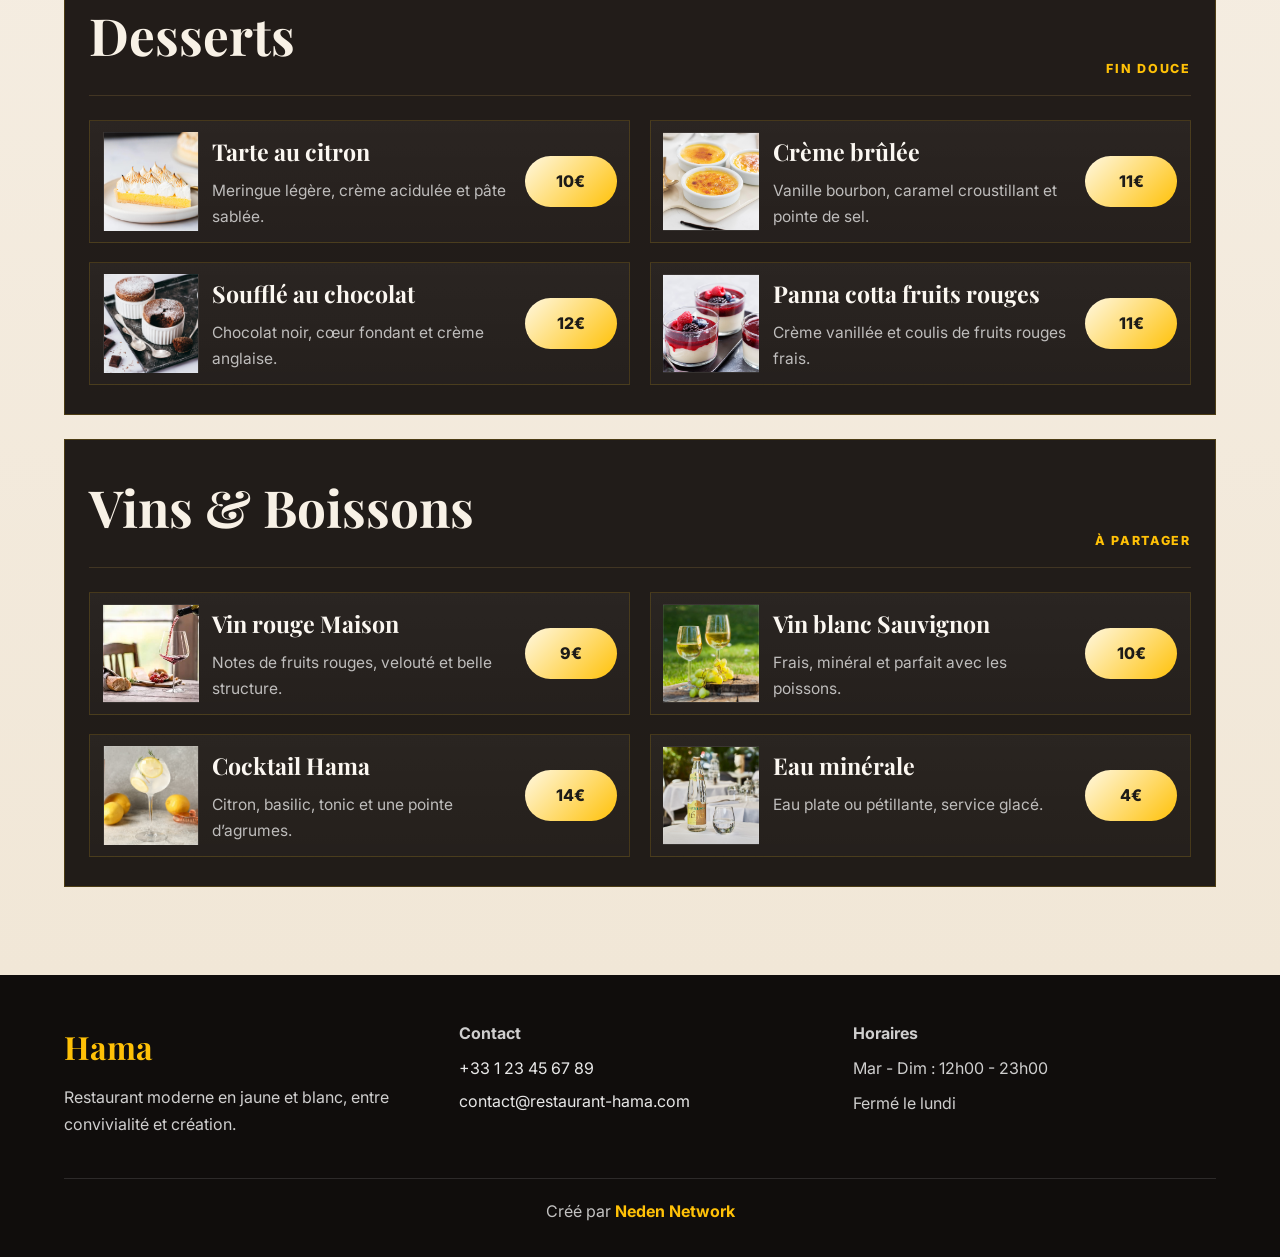
==== commit ddf0c00c: "modif" ====
--- a/carte.html
+++ b/carte.html
@@ -126,11 +126,11 @@
 
       .hero {
         position: relative;
-        padding: 7rem 5% 4rem;
+        padding: 6rem 5% 3rem;
         background:
           linear-gradient(105deg, rgba(18, 15, 12, 0.82), rgba(18, 15, 12, 0.45)),
           url('photo/cocktail_hama.jpg') center/cover no-repeat;
-        min-height: 480px;
+        min-height: 360px;
       }
 
       .hero__inner {
@@ -190,7 +190,7 @@
       }
 
       .menu-section {
-        padding: 4.5rem 5% 5rem;
+        padding: 3rem 5% 4rem;
         background: linear-gradient(180deg, #f8f2ea 0%, #f1e7d7 100%);
       }
 
@@ -202,11 +202,11 @@
       .menu-category {
         scroll-margin-top: 110px;
         background: rgba(25, 20, 17, 0.96);
-        border: 1px solid rgba(255, 193, 7, 0.28);
+        border: 1px solid rgba(255, 193, 7, 0.2);
         border-radius: 0;
-        box-shadow: var(--ombre);
-        padding: 2rem 2rem 2.2rem;
-        margin-bottom: 2rem;
+        box-shadow: none;
+        padding: 1.5rem 1.5rem 1.8rem;
+        margin-bottom: 1.5rem;
         overflow: hidden;
       }
 
@@ -241,24 +241,24 @@
 
       .dish {
         display: grid;
-        grid-template-columns: 110px 1fr auto;
-        gap: 1rem;
+        grid-template-columns: 96px 1fr auto;
+        gap: 0.85rem;
         background: linear-gradient(180deg, rgba(255,255,255,0.04), rgba(255,255,255,0.02));
-        border: 1px solid rgba(255, 193, 7, 0.2);
+        border: 1px solid rgba(255, 193, 7, 0.15);
         border-radius: 0;
-        padding: 0.8rem 0.9rem;
-        transition: transform 0.25s ease, box-shadow 0.25s ease, border-color 0.25s ease;
+        padding: 0.7rem 0.8rem;
+        transition: transform 0.2s ease, border-color 0.2s ease;
       }
 
       .dish:hover {
-        transform: translateY(-4px);
-        box-shadow: 0 16px 32px rgba(0,0,0,0.16);
-        border-color: rgba(255, 193, 7, 0.45);
+        transform: translateY(-2px);
+        box-shadow: none;
+        border-color: rgba(255, 193, 7, 0.4);
       }
 
       .dish__image {
         width: 100%;
-        min-height: 100px;
+        min-height: 92px;
         border: 1px solid rgba(255,255,255,0.08);
         background-size: cover;
         background-position: center;
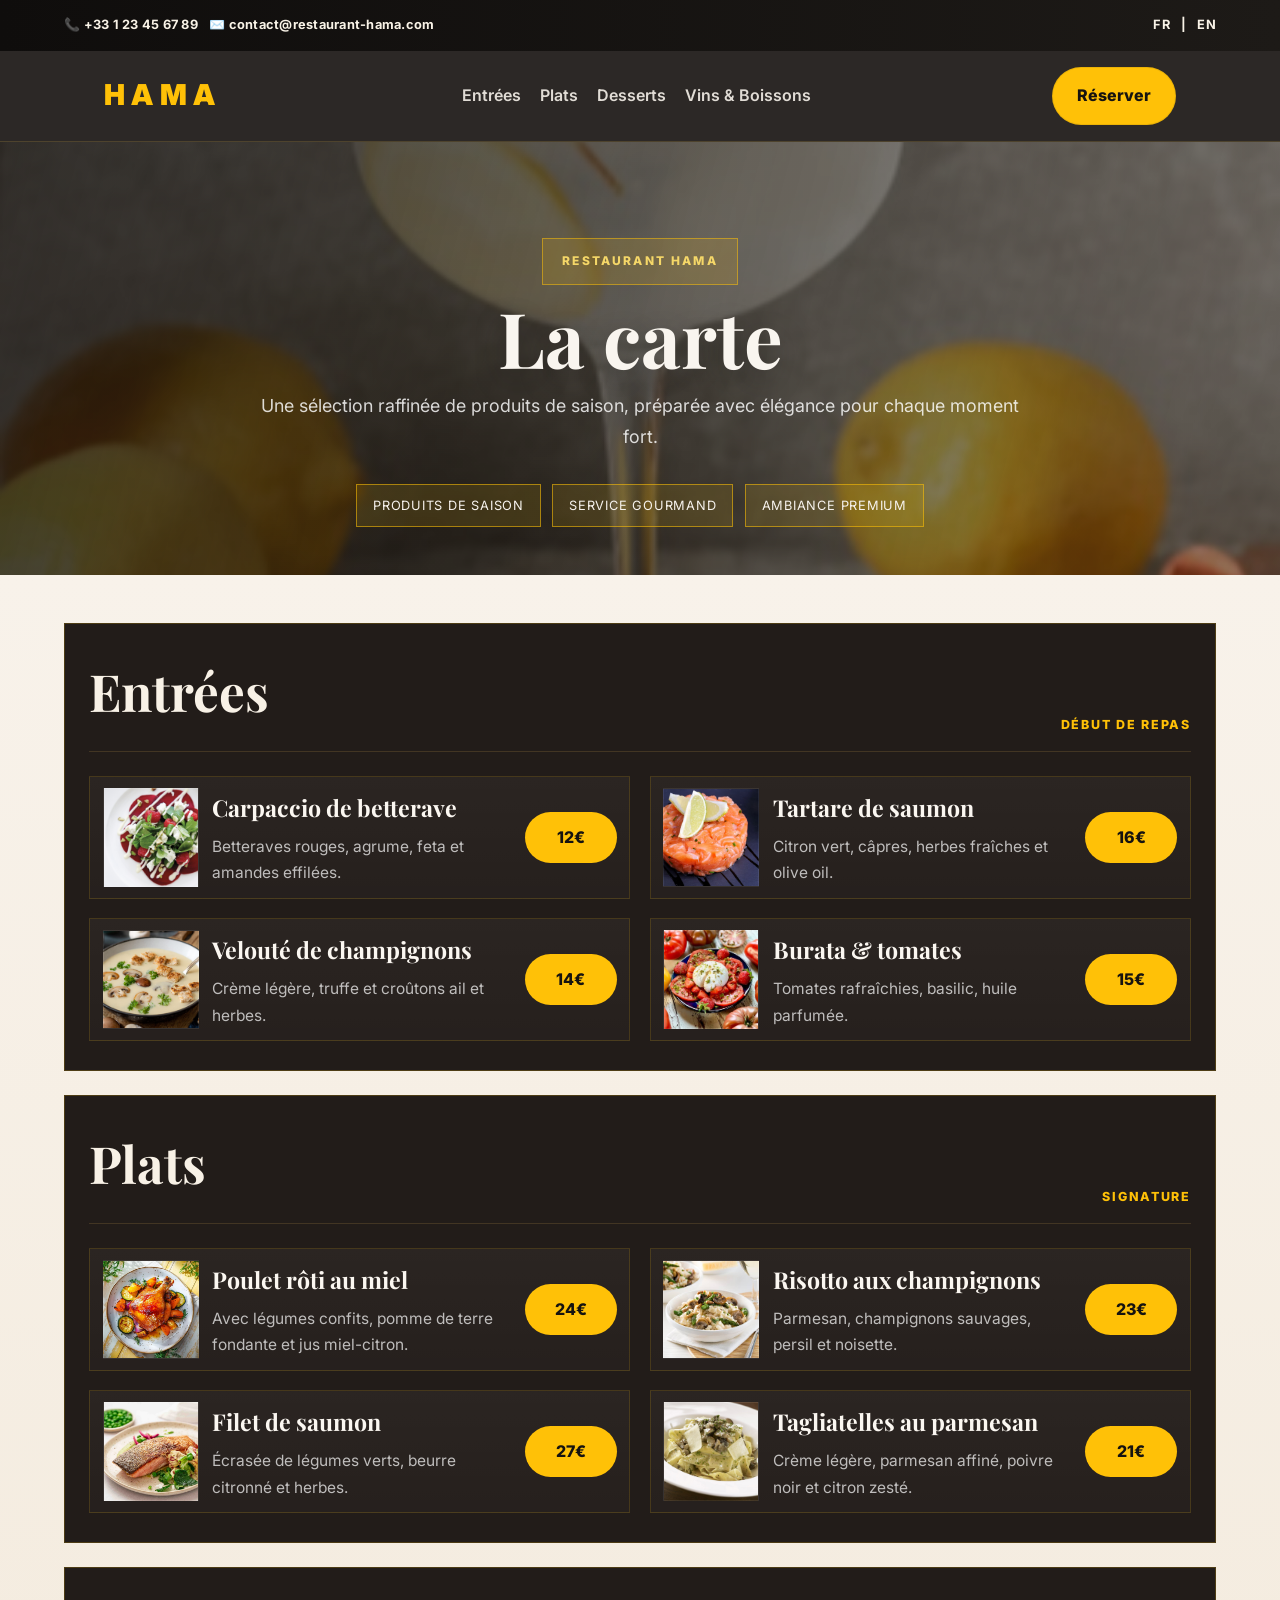
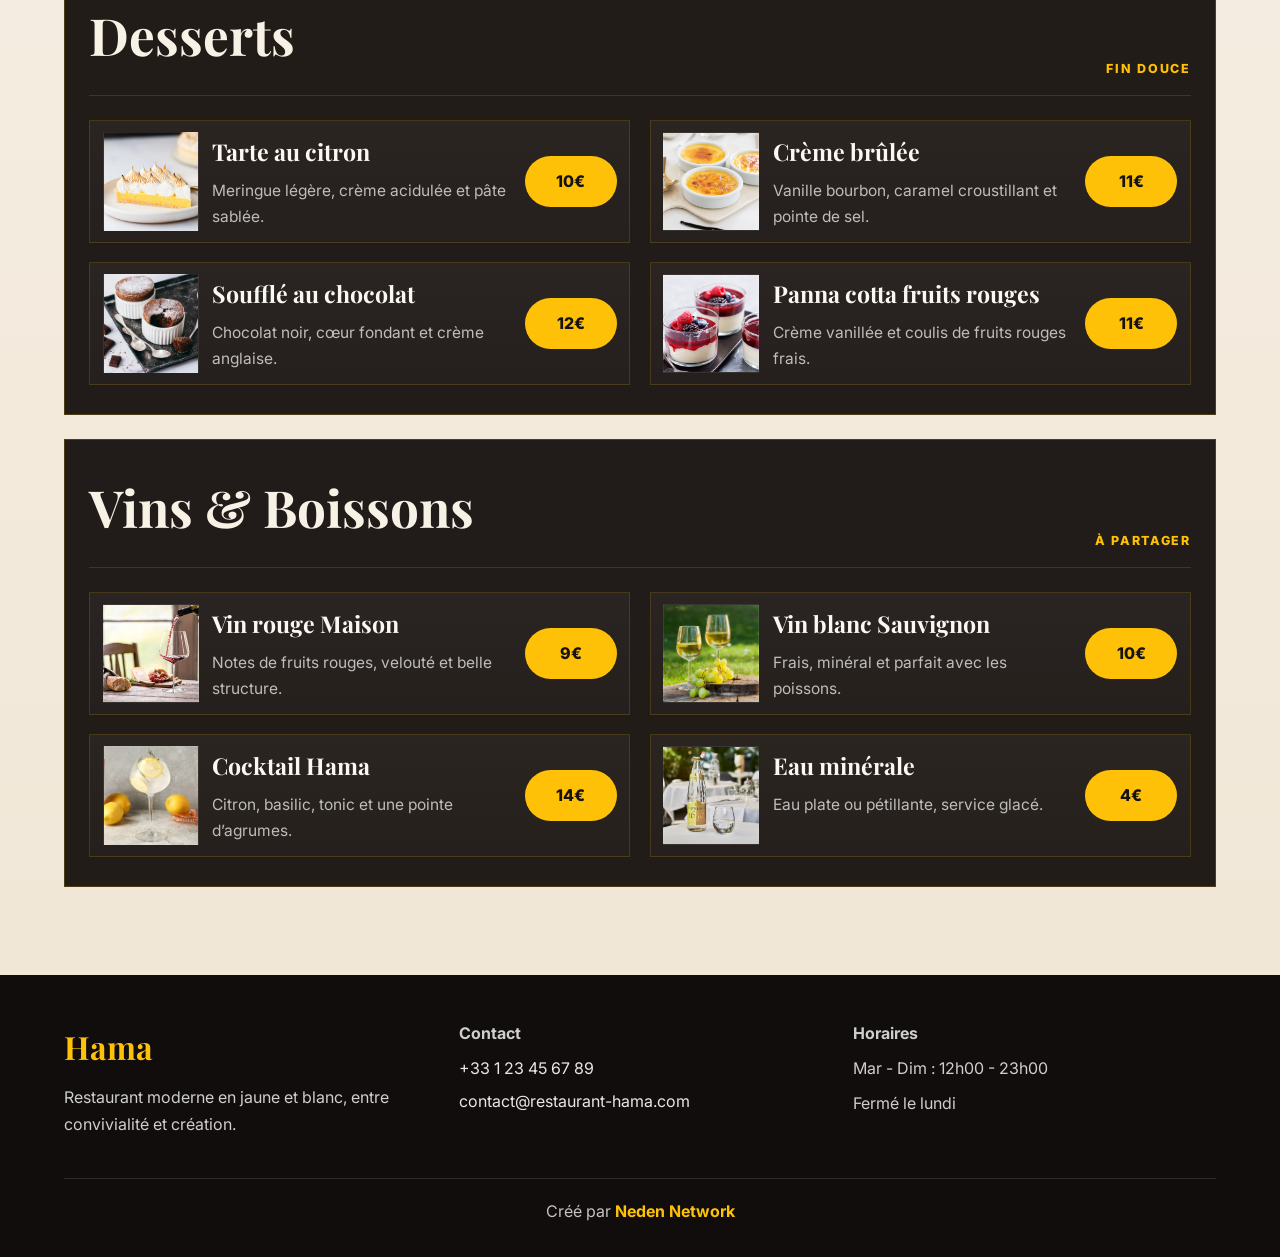
==== commit eacbc357: "modif" ====
--- a/carte.html
+++ b/carte.html
@@ -281,8 +281,8 @@
         align-items: center;
         justify-content: center;
         min-width: 92px;
-        background: linear-gradient(135deg, var(--jaune-clair), var(--jaune));
-        color: var(--texte);
+        background: var(--jaune);
+        color: var(--noir);
         border-radius: 999px;
         font-weight: 800;
         font-size: 1rem;
@@ -488,7 +488,7 @@
 
     <header class="site-header">
       <nav class="nav" aria-label="Navigation principale">
-        <div class="brand">Hama</div>
+        <a href="index.html" class="brand" aria-label="Retour à l'accueil">Hama</a>
         <ul class="nav-links">
           <li><a href="#entrees">Entrées</a></li>
           <li><a href="#plats">Plats</a></li>
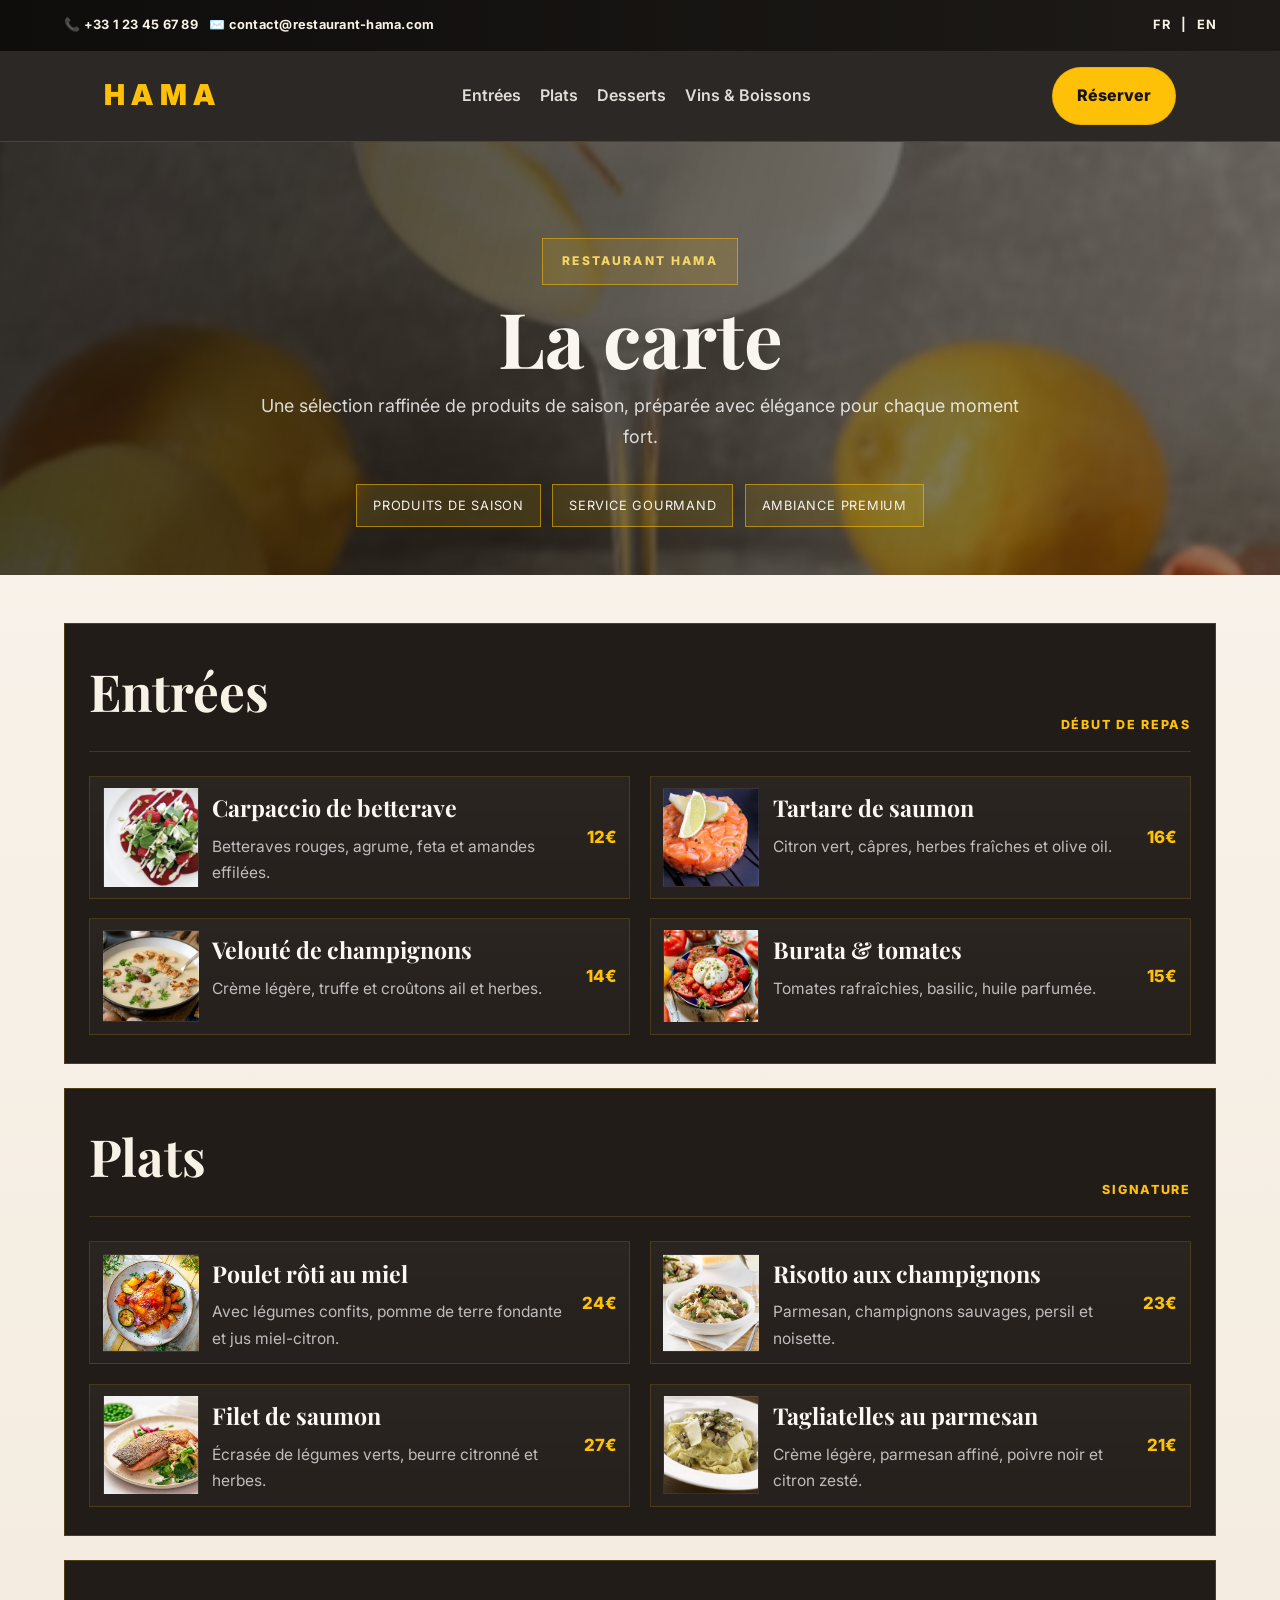
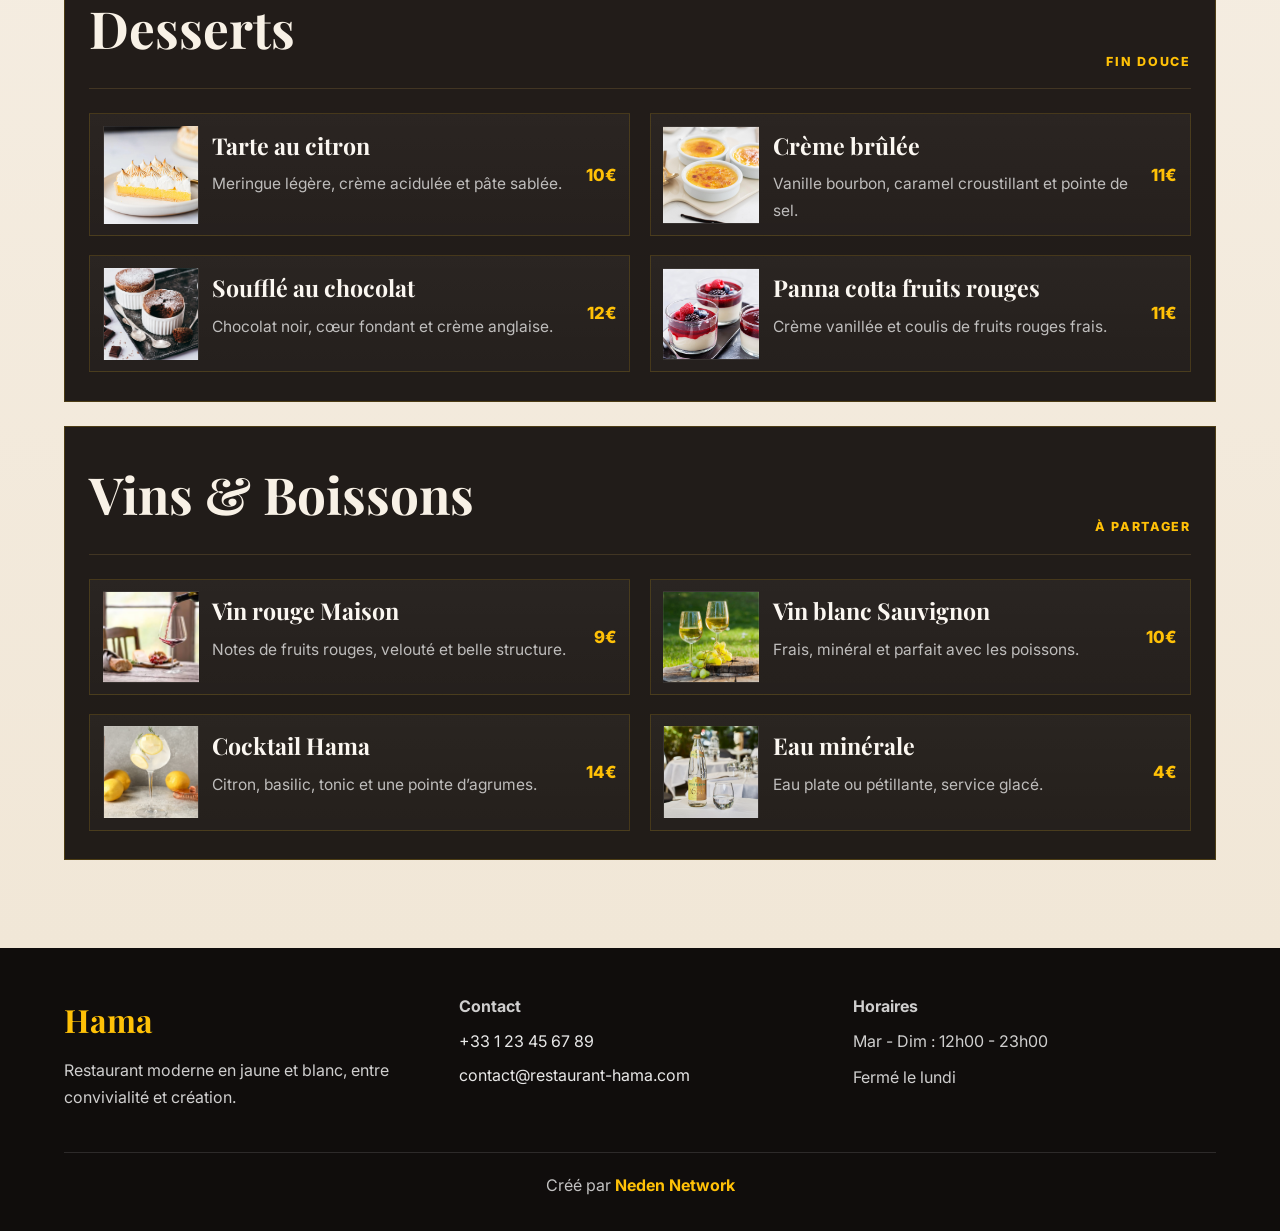
==== commit 1654d1d0: "modif" ====
--- a/carte.html
+++ b/carte.html
@@ -280,13 +280,13 @@
         display: flex;
         align-items: center;
         justify-content: center;
-        min-width: 92px;
-        background: var(--jaune);
-        color: var(--noir);
-        border-radius: 999px;
+        min-width: auto;
+        background: transparent;
+        color: var(--jaune);
+        border-radius: 0;
         font-weight: 800;
-        font-size: 1rem;
-        padding: 0.75rem 1rem;
+        font-size: 1.05rem;
+        padding: 0;
         align-self: center;
         box-shadow: none;
       }
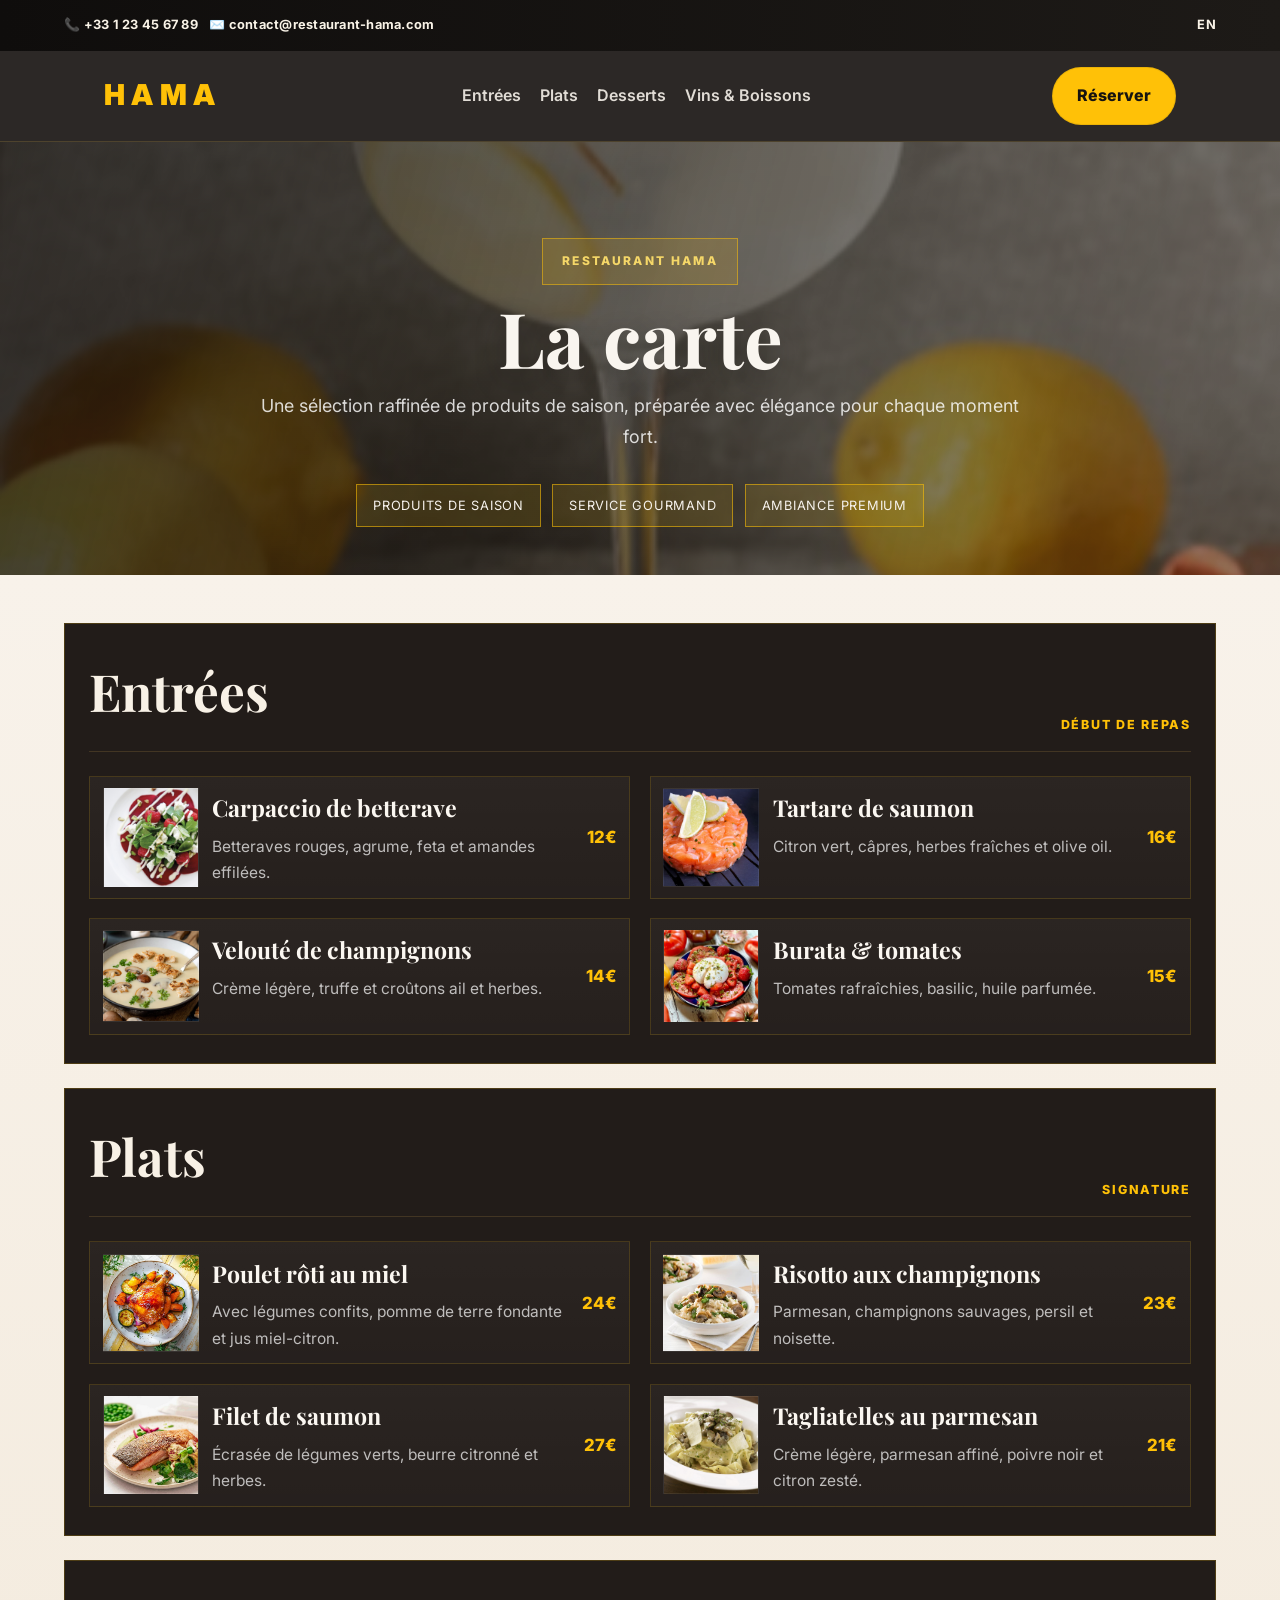
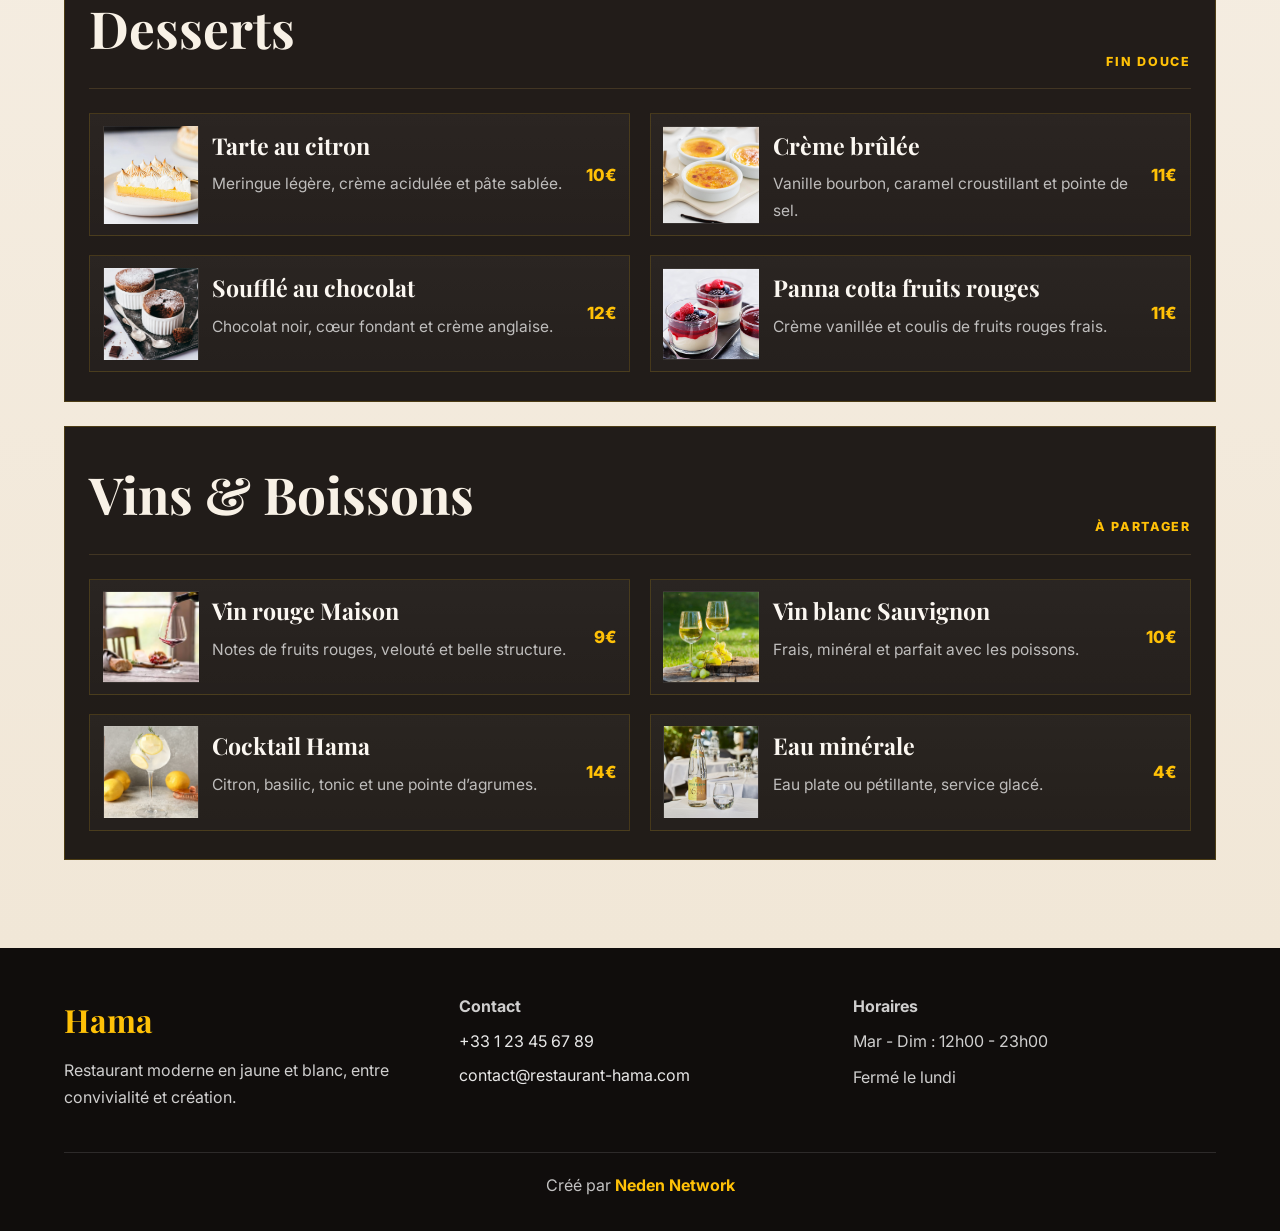
==== commit 0a282c9c: "modif" ====
--- a/carte.html
+++ b/carte.html
@@ -480,8 +480,6 @@
         <span>✉️ contact@restaurant-hama.com</span>
       </div>
       <div class="top-bar__lang">
-        <a href="index.html">FR</a>
-        <span>|</span>
         <a href="en.html">EN</a>
       </div>
     </div>
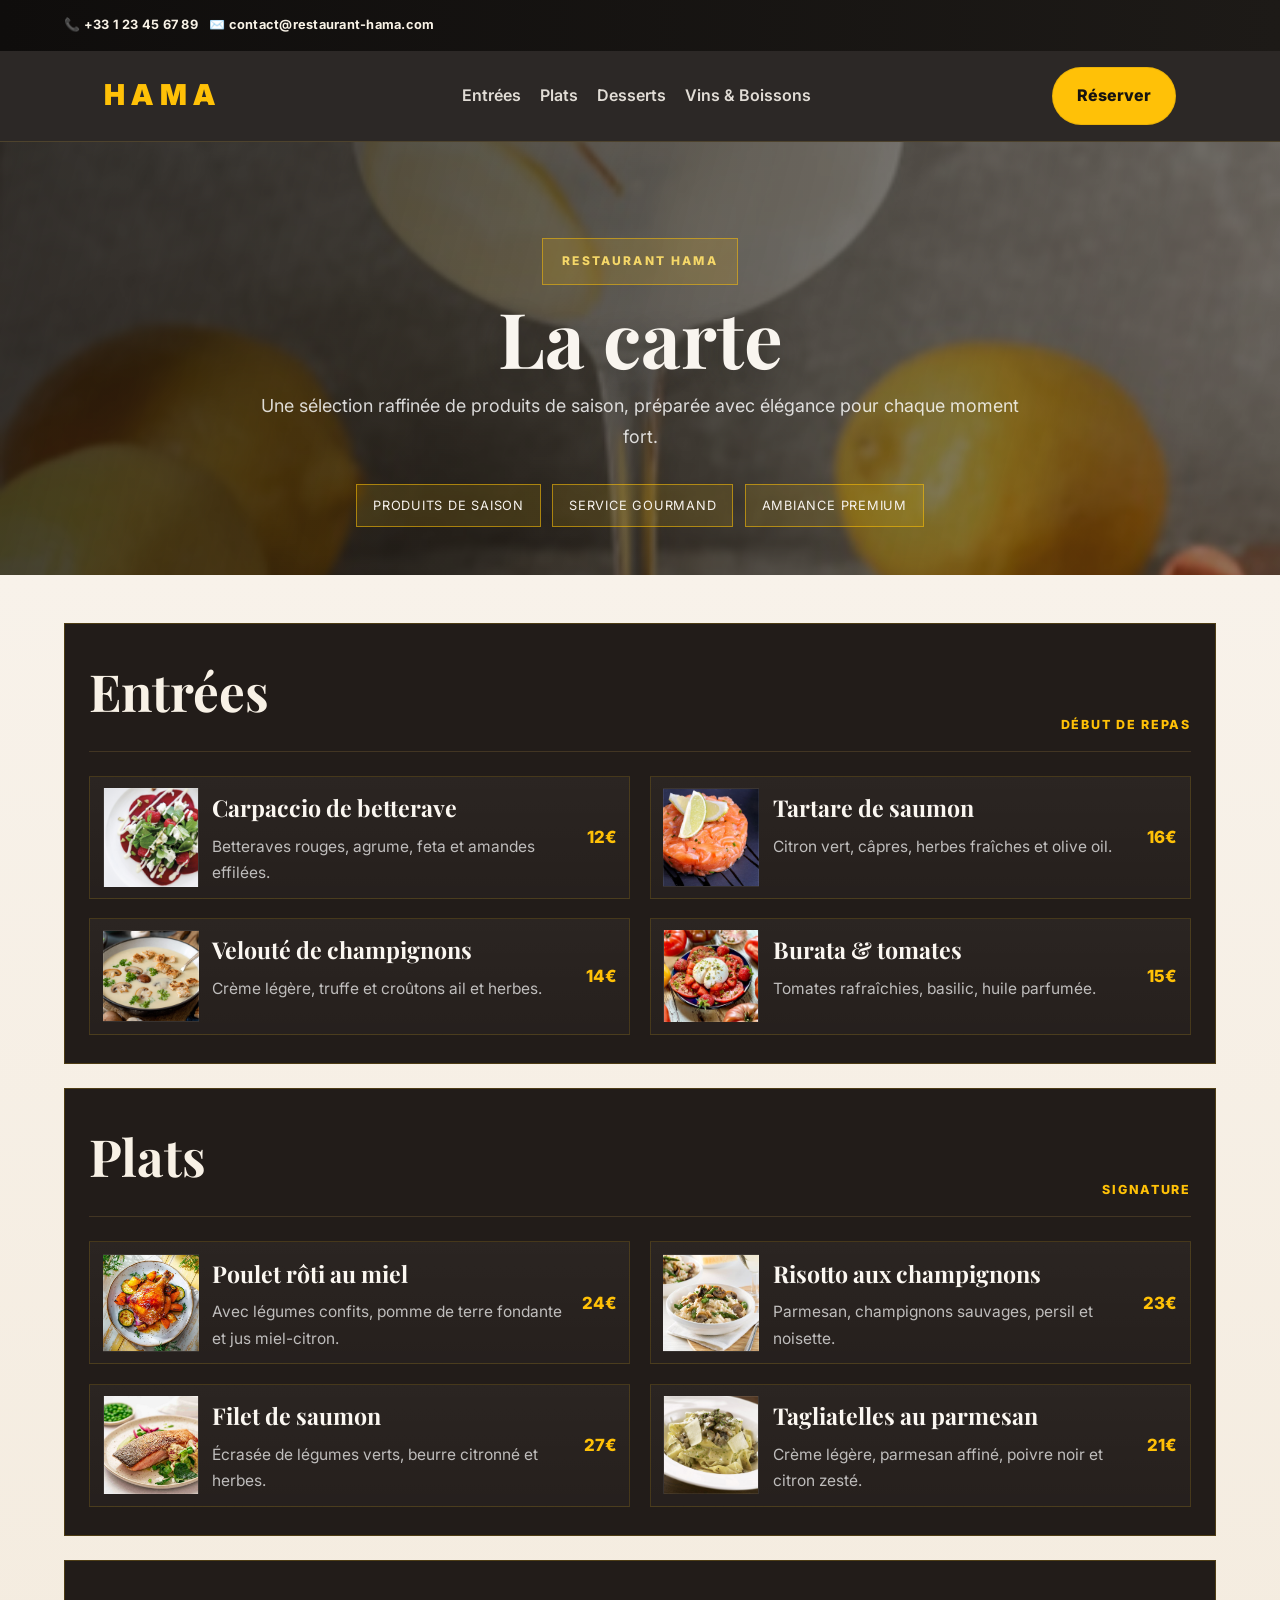
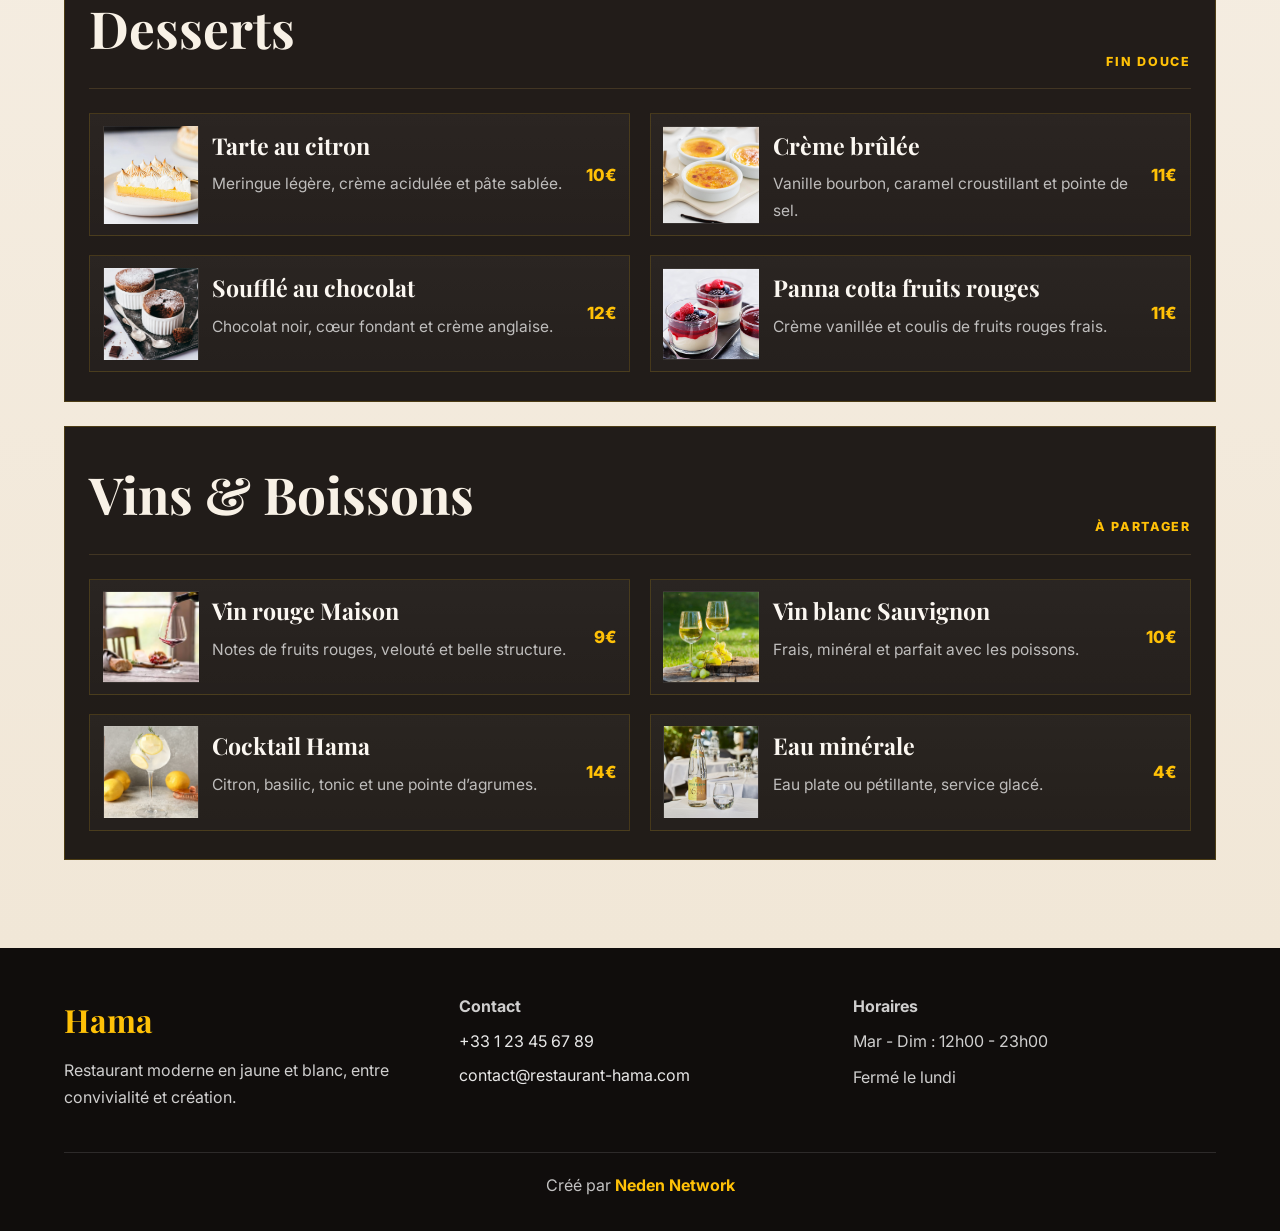
==== commit 0498bc33: "modif banniere" ====
--- a/carte.html
+++ b/carte.html
@@ -479,9 +479,7 @@
         <span>📞 +33 1 23 45 67 89</span>
         <span>✉️ contact@restaurant-hama.com</span>
       </div>
-      <div class="top-bar__lang">
-        <a href="en.html">EN</a>
-      </div>
+      
     </div>
 
     <header class="site-header">
